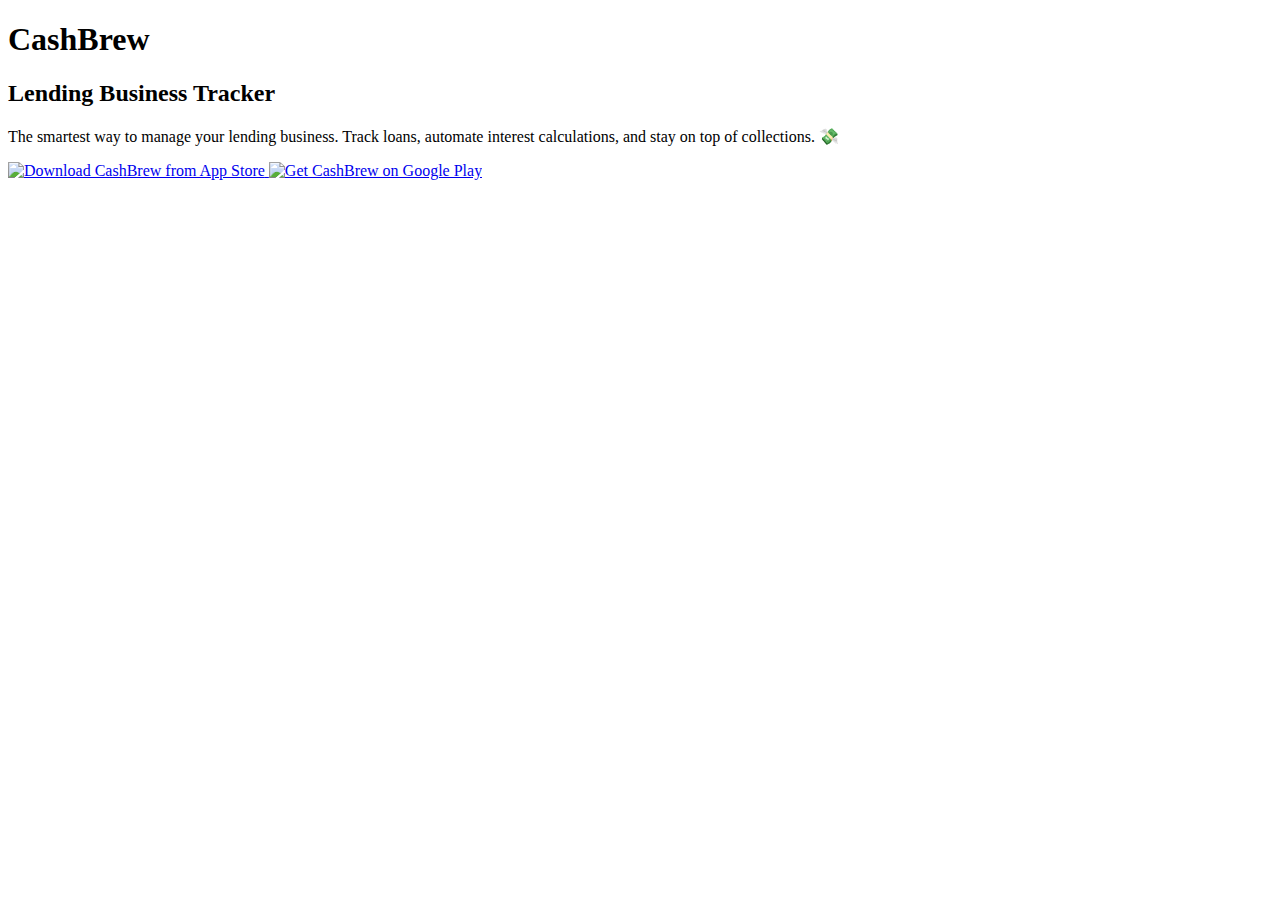
==== index.html @ 0127bb8f "Added favicon, sitemap and robots" ====
<!DOCTYPE html>
<html lang="en">
  <head>
    <meta charset="UTF-8" />
    <meta name="viewport" content="width=device-width, initial-scale=1.0" />

    <title>CashBrew - Lending Business Tracker</title>
    <link rel="icon" type="image/x-icon" href="cashbrew-icon.webp" />
    <meta
      name="description"
      content="CashBrew is the ultimate lending business tracker, designed to help lenders efficiently manage loans, calculate accurate interest, track payments, and organize borrower information all in one platform. Whether you're managing personal or business loans, CashBrew simplifies the process with automated features and user-friendly tools. Stay on top of your lending business and make informed decisions with detailed reports and reminders. Download CashBrew now from the App Store or Google Play and experience streamlined loan management at your fingertips!"
    />

    <meta
      name="keywords"
      content="lending business tracker, loan business tracker, loan management, interest calculator, borrower management, cashbrew app"
    />
    <meta name="author" content="CashBrew Team" />

    <!-- Open Graph / Facebook -->
    <meta property="og:title" content="CashBrew - Lending Business Tracker" />
    <meta property="og:description" content="Track loans, calculate interest, and manage borrowers with ease." />
    <meta property="og:image" content="https://yourwebsite.com/images/cashbrew-banner.jpg" />
    <meta property="og:url" content="https://yourwebsite.com" />
    <meta property="og:type" content="website" />

    <!-- Twitter Meta -->
    <meta name="twitter:card" content="summary_large_image" />
    <meta name="twitter:title" content="CashBrew - Lending Business Tracker" />
    <meta name="twitter:description" content="Track loans, calculate interest, and manage borrowers with ease." />
    <meta name="twitter:image" content="https://yourwebsite.com/images/cashbrew-banner.jpg" />

    <!-- Structured Data (Schema.org) -->
    <script type="application/ld+json">
      {
        "@context": "https://schema.org",
        "@type": "SoftwareApplication",
        "name": "CashBrew",
        "operatingSystem": "iOS, Android",
        "applicationCategory": "FinanceApplication",
        "offers": {
          "@type": "Offer",
          "price": "0",
          "priceCurrency": "USD"
        }
      }
    </script>

    <!-- Favicon -->
    <link rel="icon" type="image/png" href="images/favicon.png" />

    <!-- Tailwind CSS -->
    <script src="https://cdn.tailwindcss.com"></script>
  </head>
  <body>
    <div class="bg-white">
      <header class="absolute inset-x-0 top-0 z-50"></header>
      <div class="relative isolate px-6 pt-14 lg:px-8">
        <div
          class="absolute inset-x-0 -top-40 -z-10 transform-gpu overflow-hidden blur-3xl sm:-top-80"
          aria-hidden="true"
        >
          <div
            class="relative left-[calc(50%-11rem)] aspect-[1155/678] w-[36.125rem] -translate-x-1/2 rotate-[30deg] bg-gradient-to-tr from-[#0E9384] to-[#98A2B3] opacity-30 sm:left-[calc(50%-30rem)] sm:w-[72.1875rem]"
          ></div>
        </div>

        <div class="mx-auto max-w-2xl py-32 sm:py-48 lg:py-56">
          <div class="text-center">
            <h1 class="text-4xl font-bold tracking-tight text-[#0E9384] sm:text-6xl">CashBrew</h1>
            <h2 class="text-opacity-80 font-semibold tracking-tight text-[#a1a8a7] sm:text-3xl">
              Lending Business Tracker
            </h2>
            <p class="mt-6 text-lg leading-8 text-gray-600">
              The smartest way to manage your lending business. Track loans, automate interest calculations, and stay on
              top of collections. 💸
            </p>

            <div class="flex flex-row justify-center items-center gap-4 my-8">
              <a
                href="https://apps.apple.com/ph/app/cashbrew/id6738322334"
                target="_blank"
                rel="noopener noreferrer"
                class="b-btn"
              >
                <img src="images/app-store.png" alt="Download CashBrew from App Store" width="132" />
              </a>
              <a
                href="https://play.google.com/store/apps/details?id=app.cashbrew"
                target="_blank"
                rel="noopener noreferrer"
                class="b-btn"
              >
                <img src="images/google-play.png" alt="Get CashBrew on Google Play" width="148" />
              </a>
            </div>
          </div>
        </div>

        <div
          class="absolute inset-x-0 top-[calc(100%-13rem)] -z-10 transform-gpu overflow-hidden blur-3xl sm:top-[calc(100%-30rem)]"
          aria-hidden="true"
        >
          <div
            class="relative left-[calc(50%+3rem)] aspect-[1155/678] w-[36.125rem] -translate-x-1/2 bg-gradient-to-tr from-[#0E9384] to-[#98A2B3] opacity-30 sm:left-[calc(50%+36rem)] sm:w-[72.1875rem]"
          ></div>
        </div>
      </div>
    </div>
  </body>
</html>
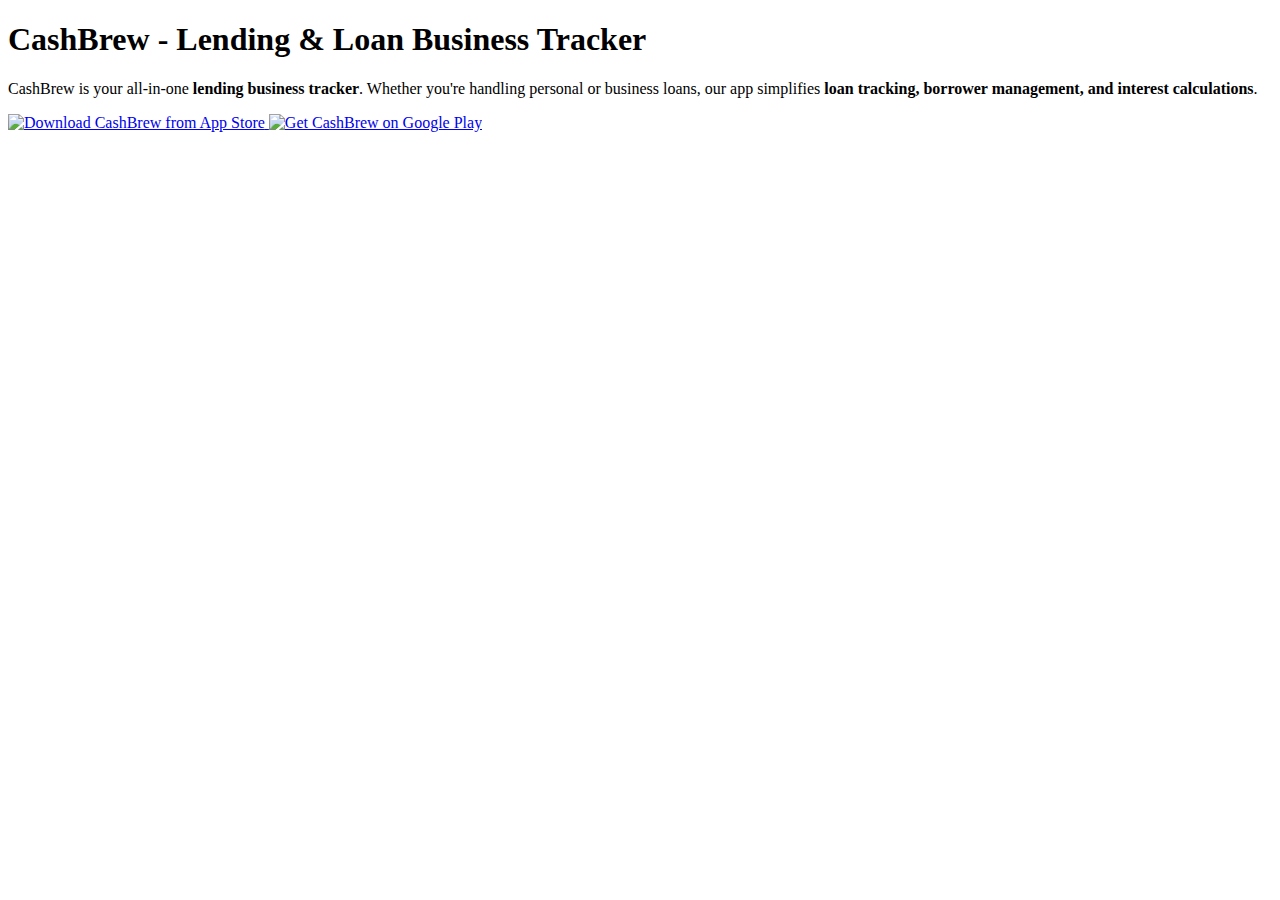
==== commit b26dda5b: "User cashbrew prod credentials for analytics" ====
--- a/index.html
+++ b/index.html
@@ -3,108 +3,140 @@
   <head>
     <meta charset="UTF-8" />
     <meta name="viewport" content="width=device-width, initial-scale=1.0" />
+    <title>CashBrew - Lending Business Tracker</title>
 
-    <title>CashBrew - Lending Business Tracker</title>
-    <link rel="icon" type="image/x-icon" href="cashbrew-icon.webp" />
     <meta
       name="description"
-      content="CashBrew is the ultimate lending business tracker, designed to help lenders efficiently manage loans, calculate accurate interest, track payments, and organize borrower information all in one platform. Whether you're managing personal or business loans, CashBrew simplifies the process with automated features and user-friendly tools. Stay on top of your lending business and make informed decisions with detailed reports and reminders. Download CashBrew now from the App Store or Google Play and experience streamlined loan management at your fingertips!"
+      content="CashBrew is the leading lending business tracker in the Philippines. Manage loans, automate interest calculations, and track payments for both personal and business lending. Simplify your pautang management with ease."
     />
 
     <meta
       name="keywords"
-      content="lending business tracker, loan business tracker, loan management, interest calculator, borrower management, cashbrew app"
+      content="lending business tracker, loan management, interest calculator, borrower management, CashBrew, pautang, utang business"
     />
     <meta name="author" content="CashBrew Team" />
 
     <!-- Open Graph / Facebook -->
     <meta property="og:title" content="CashBrew - Lending Business Tracker" />
-    <meta property="og:description" content="Track loans, calculate interest, and manage borrowers with ease." />
-    <meta property="og:image" content="https://yourwebsite.com/images/cashbrew-banner.jpg" />
-    <meta property="og:url" content="https://yourwebsite.com" />
+    <meta property="og:description" content="Track loans, calculate interest, and manage borrowers." />
+    <meta property="og:image" content="https://www.cashbrew.app/cashbrew-banner.png" />
+    <meta property="og:url" content="https://www.cashbrew.app" />
     <meta property="og:type" content="website" />
 
     <!-- Twitter Meta -->
     <meta name="twitter:card" content="summary_large_image" />
     <meta name="twitter:title" content="CashBrew - Lending Business Tracker" />
     <meta name="twitter:description" content="Track loans, calculate interest, and manage borrowers with ease." />
-    <meta name="twitter:image" content="https://yourwebsite.com/images/cashbrew-banner.jpg" />
+    <meta name="twitter:image" content="https://www.cashbrew.app/cashbrew-banner.png" />
 
     <!-- Structured Data (Schema.org) -->
     <script type="application/ld+json">
       {
         "@context": "https://schema.org",
         "@type": "SoftwareApplication",
-        "name": "CashBrew",
+        "name": "CashBrew - Lending Business Tracker",
+        "description": "Manage utang, loans, and pautang business easily with CashBrew.",
         "operatingSystem": "iOS, Android",
         "applicationCategory": "FinanceApplication",
         "offers": {
           "@type": "Offer",
           "price": "0",
-          "priceCurrency": "USD"
+          "priceCurrency": "PHP"
         }
       }
     </script>
 
     <!-- Favicon -->
-    <link rel="icon" type="image/png" href="images/favicon.png" />
+    <link rel="icon" type="image/x-icon" href="cashbrew-icon.webp" />
 
     <!-- Tailwind CSS -->
     <script src="https://cdn.tailwindcss.com"></script>
+
+    <!-- Firebase SDK -->
+    <script type="module">
+      import { initializeApp } from 'https://www.gstatic.com/firebasejs/11.2.0/firebase-app.js';
+      import { getAnalytics, logEvent } from 'https://www.gstatic.com/firebasejs/11.2.0/firebase-analytics.js';
+
+      const firebaseConfig = {
+        apiKey: 'AIzaSyAXbKTZ1MhYd1fYScAA6z07dh7MH55vH_M',
+        authDomain: 'cash-brew-prod.firebaseapp.com',
+        projectId: 'cash-brew-prod',
+        storageBucket: 'cash-brew-prod.firebasestorage.app',
+        messagingSenderId: '339659247541',
+        appId: '1:339659247541:web:8dfbe275176e0b137053fc',
+        measurementId: 'G-YNHPCZWSWK',
+      };
+
+      // Initialize Firebase
+      const app = initializeApp(firebaseConfig);
+      const analytics = getAnalytics(app);
+
+      // Ensure events are logged after DOM loads
+      window.onload = () => {
+        document.getElementById('android-link')?.addEventListener('click', () => {
+          logEvent(analytics, 'web_android_link_click');
+        });
+
+        document.getElementById('ios-link')?.addEventListener('click', () => {
+          logEvent(analytics, 'web_ios_link_click');
+        });
+      };
+    </script>
   </head>
-  <body>
-    <div class="bg-white">
-      <header class="absolute inset-x-0 top-0 z-50"></header>
-      <div class="relative isolate px-6 pt-14 lg:px-8">
+  <body class="bg-white">
+    <header class="absolute inset-x-0 top-0 z-50"></header>
+    <div class="relative isolate px-6 pt-14 lg:px-8">
+      <div
+        class="absolute inset-x-0 -top-40 -z-10 transform-gpu overflow-hidden blur-3xl sm:-top-80"
+        aria-hidden="true"
+      >
         <div
-          class="absolute inset-x-0 -top-40 -z-10 transform-gpu overflow-hidden blur-3xl sm:-top-80"
-          aria-hidden="true"
-        >
-          <div
-            class="relative left-[calc(50%-11rem)] aspect-[1155/678] w-[36.125rem] -translate-x-1/2 rotate-[30deg] bg-gradient-to-tr from-[#0E9384] to-[#98A2B3] opacity-30 sm:left-[calc(50%-30rem)] sm:w-[72.1875rem]"
-          ></div>
-        </div>
+          class="relative left-[calc(50%-11rem)] aspect-[1155/678] w-[36.125rem] -translate-x-1/2 rotate-[30deg] bg-gradient-to-tr from-[#0E9384] to-[#98A2B3] opacity-30 sm:left-[calc(50%-30rem)] sm:w-[72.1875rem]"
+        ></div>
+      </div>
 
-        <div class="mx-auto max-w-2xl py-32 sm:py-48 lg:py-56">
-          <div class="text-center">
-            <h1 class="text-4xl font-bold tracking-tight text-[#0E9384] sm:text-6xl">CashBrew</h1>
-            <h2 class="text-opacity-80 font-semibold tracking-tight text-[#a1a8a7] sm:text-3xl">
-              Lending Business Tracker
-            </h2>
-            <p class="mt-6 text-lg leading-8 text-gray-600">
-              The smartest way to manage your lending business. Track loans, automate interest calculations, and stay on
-              top of collections. 💸
-            </p>
+      <div class="mx-auto max-w-2xl py-32 sm:py-48 lg:py-56">
+        <div class="text-center">
+          <h1 class="text-4xl font-bold tracking-tight text-[#0E9384] sm:text-6xl">
+            CashBrew - Lending & Loan Business Tracker
+          </h1>
 
-            <div class="flex flex-row justify-center items-center gap-4 my-8">
-              <a
-                href="https://apps.apple.com/ph/app/cashbrew/id6738322334"
-                target="_blank"
-                rel="noopener noreferrer"
-                class="b-btn"
-              >
-                <img src="images/app-store.png" alt="Download CashBrew from App Store" width="132" />
-              </a>
-              <a
-                href="https://play.google.com/store/apps/details?id=app.cashbrew"
-                target="_blank"
-                rel="noopener noreferrer"
-                class="b-btn"
-              >
-                <img src="images/google-play.png" alt="Get CashBrew on Google Play" width="148" />
-              </a>
-            </div>
+          <p class="mt-6 text-lg leading-8 text-gray-600">
+            CashBrew is your all-in-one <strong>lending business tracker</strong>. Whether you're handling personal or
+            business loans, our app simplifies
+            <strong>loan tracking, borrower management, and interest calculations</strong>.
+          </p>
+
+          <div class="flex flex-row justify-center items-center gap-4 my-8">
+            <a
+              id="android-link"
+              href="https://apps.apple.com/ph/app/cashbrew/id6738322334"
+              target="_blank"
+              rel="noopener noreferrer"
+              class="b-btn"
+            >
+              <img src="images/app-store.png" alt="Download CashBrew from App Store" width="132" />
+            </a>
+            <a
+              id="ios-link"
+              href="https://play.google.com/store/apps/details?id=app.cashbrew"
+              target="_blank"
+              rel="noopener noreferrer"
+              class="b-btn"
+            >
+              <img src="images/google-play.png" alt="Get CashBrew on Google Play" width="148" />
+            </a>
           </div>
         </div>
+      </div>
 
+      <div
+        class="absolute inset-x-0 top-[calc(100%-13rem)] -z-10 transform-gpu overflow-hidden blur-3xl sm:top-[calc(100%-30rem)]"
+        aria-hidden="true"
+      >
         <div
-          class="absolute inset-x-0 top-[calc(100%-13rem)] -z-10 transform-gpu overflow-hidden blur-3xl sm:top-[calc(100%-30rem)]"
-          aria-hidden="true"
-        >
-          <div
-            class="relative left-[calc(50%+3rem)] aspect-[1155/678] w-[36.125rem] -translate-x-1/2 bg-gradient-to-tr from-[#0E9384] to-[#98A2B3] opacity-30 sm:left-[calc(50%+36rem)] sm:w-[72.1875rem]"
-          ></div>
-        </div>
+          class="relative left-[calc(50%+3rem)] aspect-[1155/678] w-[36.125rem] -translate-x-1/2 bg-gradient-to-tr from-[#0E9384] to-[#98A2B3] opacity-30 sm:left-[calc(50%+36rem)] sm:w-[72.1875rem]"
+        ></div>
       </div>
     </div>
   </body>
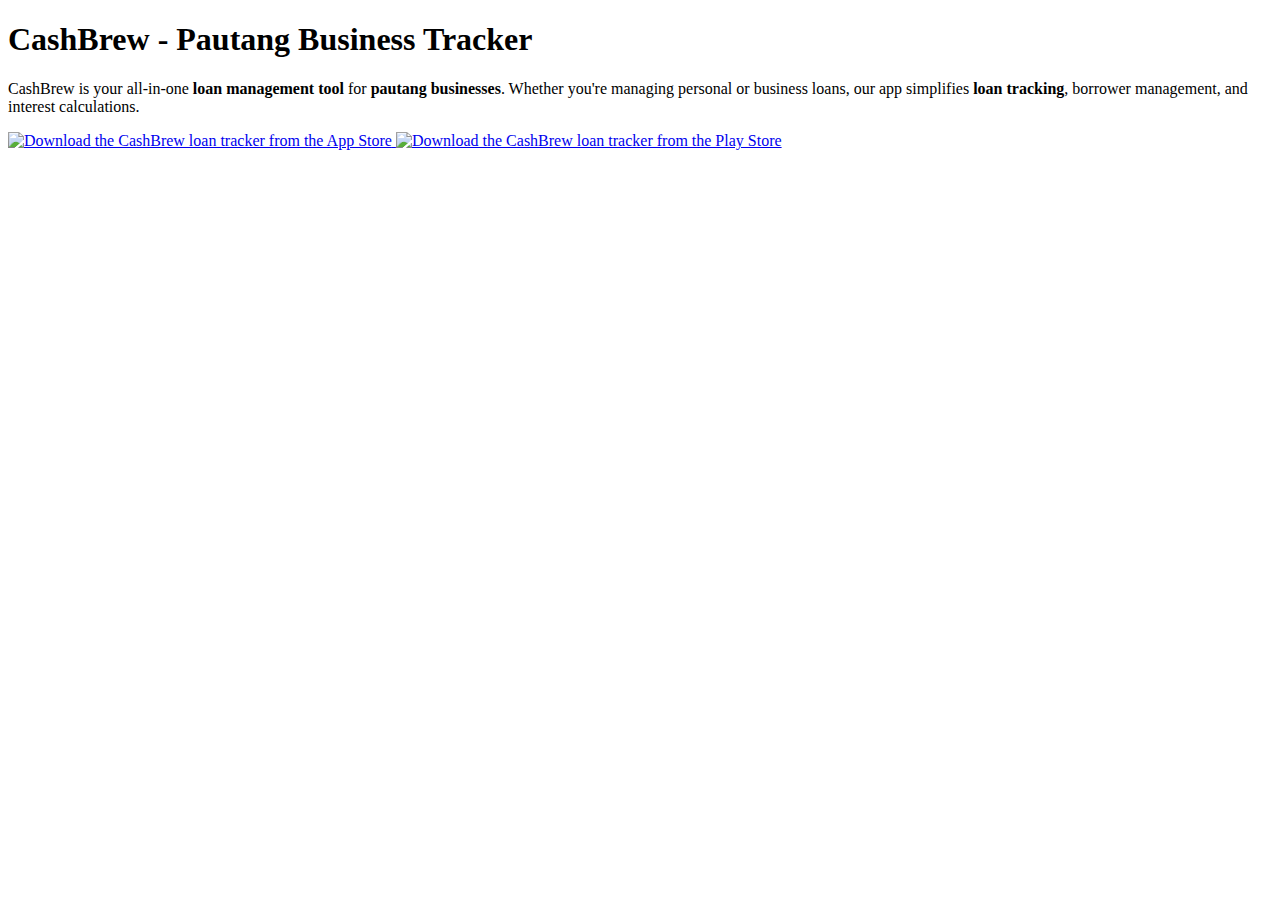
==== commit 3c1920b9: "Improved SEO" ====
--- a/index.html
+++ b/index.html
@@ -3,30 +3,49 @@
   <head>
     <meta charset="UTF-8" />
     <meta name="viewport" content="width=device-width, initial-scale=1.0" />
-    <title>CashBrew - Lending Business Tracker</title>
+    <title>CashBrew - Pautang Business Tracker</title>
+
+    <!-- Google tag (gtag.js) -->
+    <script async src="https://www.googletagmanager.com/gtag/js?id=G-QVX1HZ4N1T"></script>
+    <script>
+      window.dataLayer = window.dataLayer || [];
+      function gtag() {
+        dataLayer.push(arguments);
+      }
+      gtag('js', new Date());
+      gtag('config', 'G-QVX1HZ4N1T');
+    </script>
 
     <meta
       name="description"
-      content="CashBrew is the leading lending business tracker in the Philippines. Manage loans, automate interest calculations, and track payments for both personal and business lending. Simplify your pautang management with ease."
+      content="Manage your pautang and loans seamlessly with CashBrew. Track borrowers, calculate interest, and simplify your lending business with our all-in-one app."
     />
 
     <meta
       name="keywords"
-      content="lending business tracker, loan management, interest calculator, borrower management, CashBrew, pautang, utang business"
+      content="loan tracker, pautang management app, lending business management, utang tracker, pautang journal, loan monitoring, finance tracker, lending app, loan management system, lending software, lending tracker, money lending business, lending ledger app, loan calculator, loan record keeper, debt tracker, money lending app, finance tracker Philippines"
     />
+
     <meta name="author" content="CashBrew Team" />
 
     <!-- Open Graph / Facebook -->
-    <meta property="og:title" content="CashBrew - Lending Business Tracker" />
-    <meta property="og:description" content="Track loans, calculate interest, and manage borrowers." />
+    <meta property="og:title" content="CashBrew - Pautang Business Tracker" />
+    <meta
+      property="og:description"
+      content="CashBrew is the easiest way to track loans, manage borrowers, and automate interest calculations. Try the best pautang tracker in PH today!"
+    />
+
     <meta property="og:image" content="https://www.cashbrew.app/cashbrew-banner.png" />
     <meta property="og:url" content="https://www.cashbrew.app" />
     <meta property="og:type" content="website" />
 
     <!-- Twitter Meta -->
     <meta name="twitter:card" content="summary_large_image" />
-    <meta name="twitter:title" content="CashBrew - Lending Business Tracker" />
-    <meta name="twitter:description" content="Track loans, calculate interest, and manage borrowers with ease." />
+    <meta name="twitter:title" content="CashBrew - Pautang Business Tracker" />
+    <meta
+      name="twitter:description"
+      content="CashBrew is the easiest way to track loans, manage borrowers, and automate interest calculations. Try the best pautang tracker in PH today!"
+    />
     <meta name="twitter:image" content="https://www.cashbrew.app/cashbrew-banner.png" />
 
     <!-- Structured Data (Schema.org) -->
@@ -34,8 +53,8 @@
       {
         "@context": "https://schema.org",
         "@type": "SoftwareApplication",
-        "name": "CashBrew - Lending Business Tracker",
-        "description": "Manage utang, loans, and pautang business easily with CashBrew.",
+        "name": "CashBrew - Loan Management and Tracking App",
+        "description": "Simplify your **pautang** and **loan tracking** with CashBrew. Track loans, calculate interest, and manage your borrowers."
         "operatingSystem": "iOS, Android",
         "applicationCategory": "FinanceApplication",
         "offers": {
@@ -52,38 +71,25 @@
     <!-- Tailwind CSS -->
     <script src="https://cdn.tailwindcss.com"></script>
 
-    <!-- Firebase SDK -->
-    <script type="module">
-      import { initializeApp } from 'https://www.gstatic.com/firebasejs/11.2.0/firebase-app.js';
-      import { getAnalytics, logEvent } from 'https://www.gstatic.com/firebasejs/11.2.0/firebase-analytics.js';
-
-      const firebaseConfig = {
-        apiKey: 'AIzaSyAXbKTZ1MhYd1fYScAA6z07dh7MH55vH_M',
-        authDomain: 'cash-brew-prod.firebaseapp.com',
-        projectId: 'cash-brew-prod',
-        storageBucket: 'cash-brew-prod.firebasestorage.app',
-        messagingSenderId: '339659247541',
-        appId: '1:339659247541:web:8dfbe275176e0b137053fc',
-        measurementId: 'G-YNHPCZWSWK',
-      };
-
-      // Initialize Firebase
-      const app = initializeApp(firebaseConfig);
-      const analytics = getAnalytics(app);
-
-      // Ensure events are logged after DOM loads
-      window.onload = () => {
-        document.getElementById('android-link')?.addEventListener('click', () => {
-          logEvent(analytics, 'web_android_link_click');
-        });
-
-        document.getElementById('ios-link')?.addEventListener('click', () => {
-          logEvent(analytics, 'web_ios_link_click');
-        });
-      };
-    </script>
+    <!-- Facebook SDK -->
+    <script
+      async
+      defer
+      crossorigin="anonymous"
+      src="https://connect.facebook.net/en_US/sdk.js#xfbml=1&version=v12.0"
+    ></script>
   </head>
   <body class="bg-white">
+    <!-- Google Tag Manager (noscript) -->
+    <noscript>
+      <iframe
+        src="https://www.googletagmanager.com/ns.html?id=G-QVX1HZ4N1T"
+        height="0"
+        width="0"
+        style="display: none; visibility: hidden"
+      ></iframe>
+    </noscript>
+
     <header class="absolute inset-x-0 top-0 z-50"></header>
     <div class="relative isolate px-6 pt-14 lg:px-8">
       <div
@@ -98,35 +104,42 @@
       <div class="mx-auto max-w-2xl py-32 sm:py-48 lg:py-56">
         <div class="text-center">
           <h1 class="text-4xl font-bold tracking-tight text-[#0E9384] sm:text-6xl">
-            CashBrew - Lending & Loan Business Tracker
+            CashBrew - Pautang Business Tracker
           </h1>
 
           <p class="mt-6 text-lg leading-8 text-gray-600">
-            CashBrew is your all-in-one <strong>lending business tracker</strong>. Whether you're handling personal or
-            business loans, our app simplifies
-            <strong>loan tracking, borrower management, and interest calculations</strong>.
+            CashBrew is your all-in-one <strong>loan management tool</strong> for <strong>pautang businesses</strong>.
+            Whether you're managing personal or business loans, our app simplifies <strong>loan tracking</strong>,
+            borrower management, and interest calculations.
           </p>
 
           <div class="flex flex-row justify-center items-center gap-4 my-8">
             <a
-              id="android-link"
+              id="ios-link"
               href="https://apps.apple.com/ph/app/cashbrew/id6738322334"
               target="_blank"
               rel="noopener noreferrer"
               class="b-btn"
             >
-              <img src="images/app-store.png" alt="Download CashBrew from App Store" width="132" />
+              <img src="images/app-store.png" alt="Download the CashBrew loan tracker from the App Store" width="132" />
             </a>
             <a
-              id="ios-link"
+              id="android-link"
               href="https://play.google.com/store/apps/details?id=app.cashbrew"
               target="_blank"
               rel="noopener noreferrer"
               class="b-btn"
             >
-              <img src="images/google-play.png" alt="Get CashBrew on Google Play" width="148" />
+              <img
+                src="images/google-play.png"
+                alt="Download the CashBrew loan tracker from the Play Store"
+                width="148"
+              />
             </a>
           </div>
+
+          <!-- Facebook Share Button -->
+          <div class="fb-share-button" data-href="https://www.cashbrew.app" data-layout="button_count"></div>
         </div>
       </div>
 
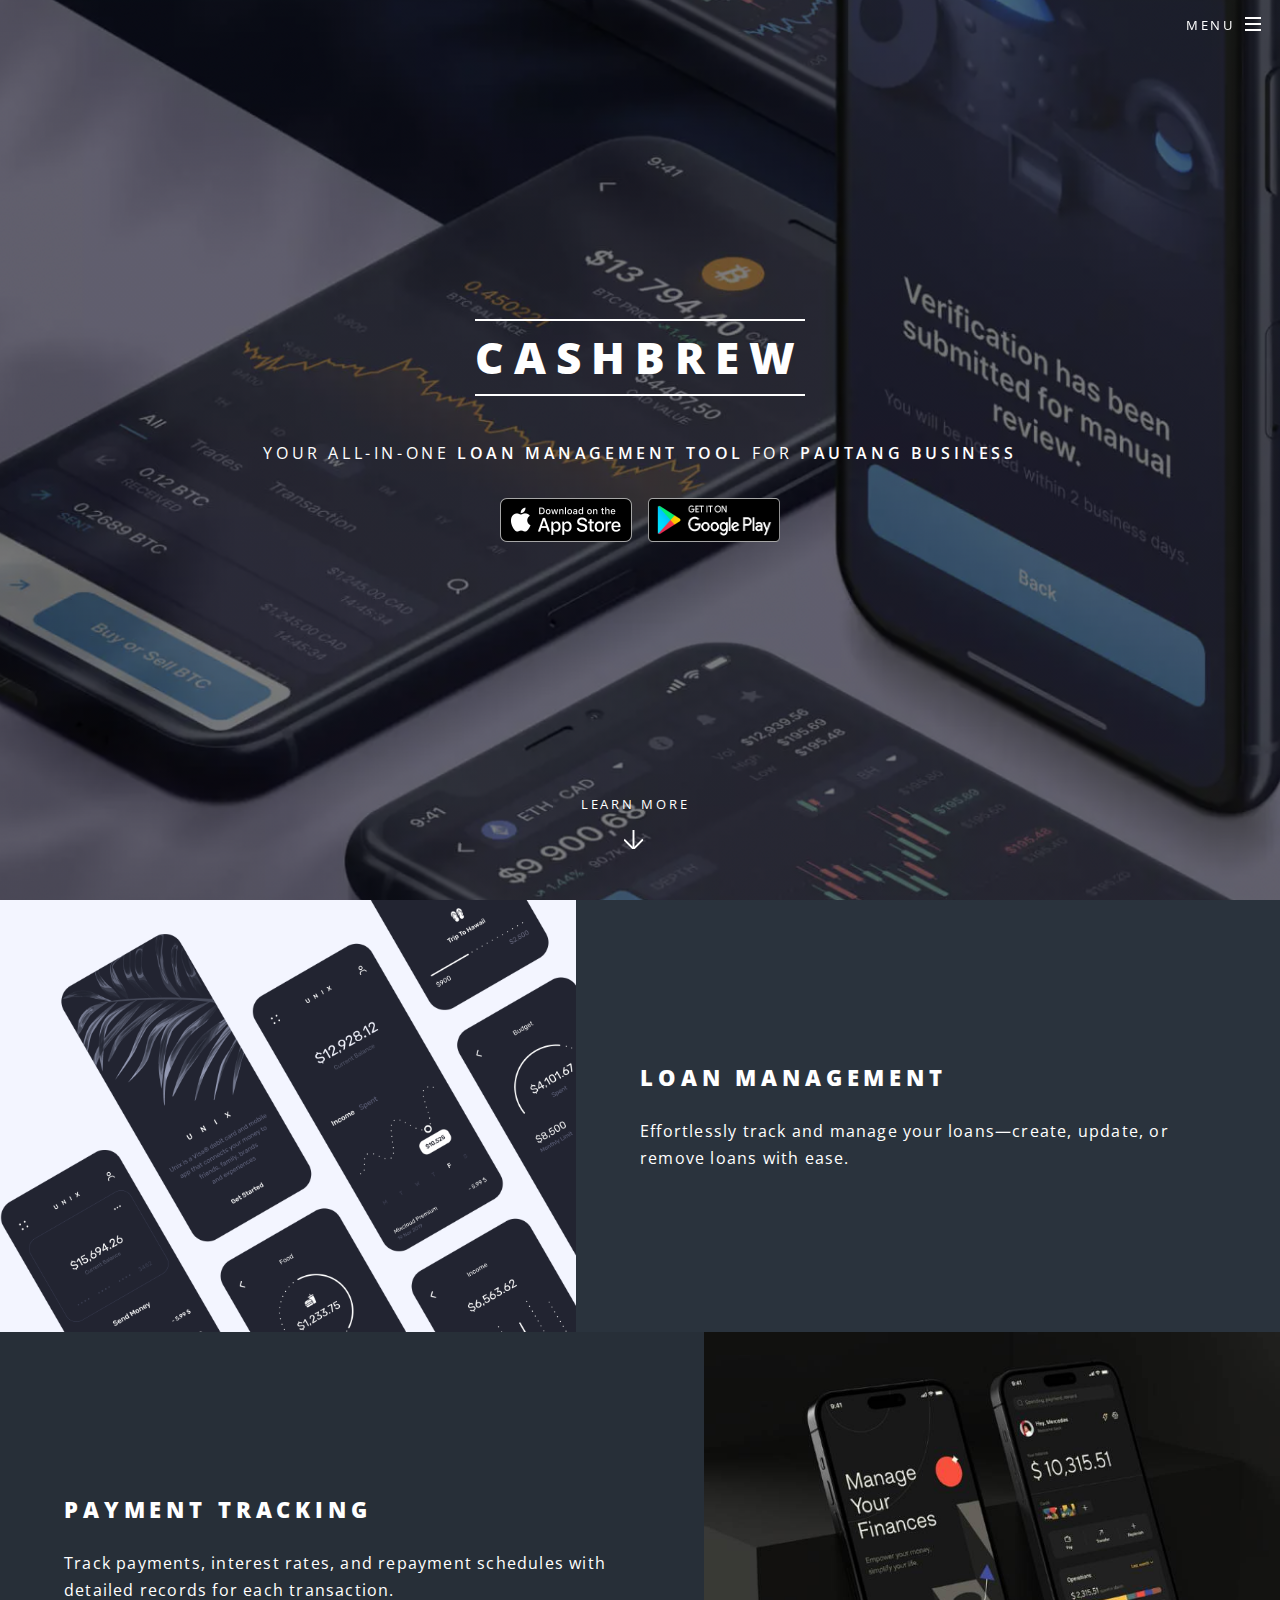
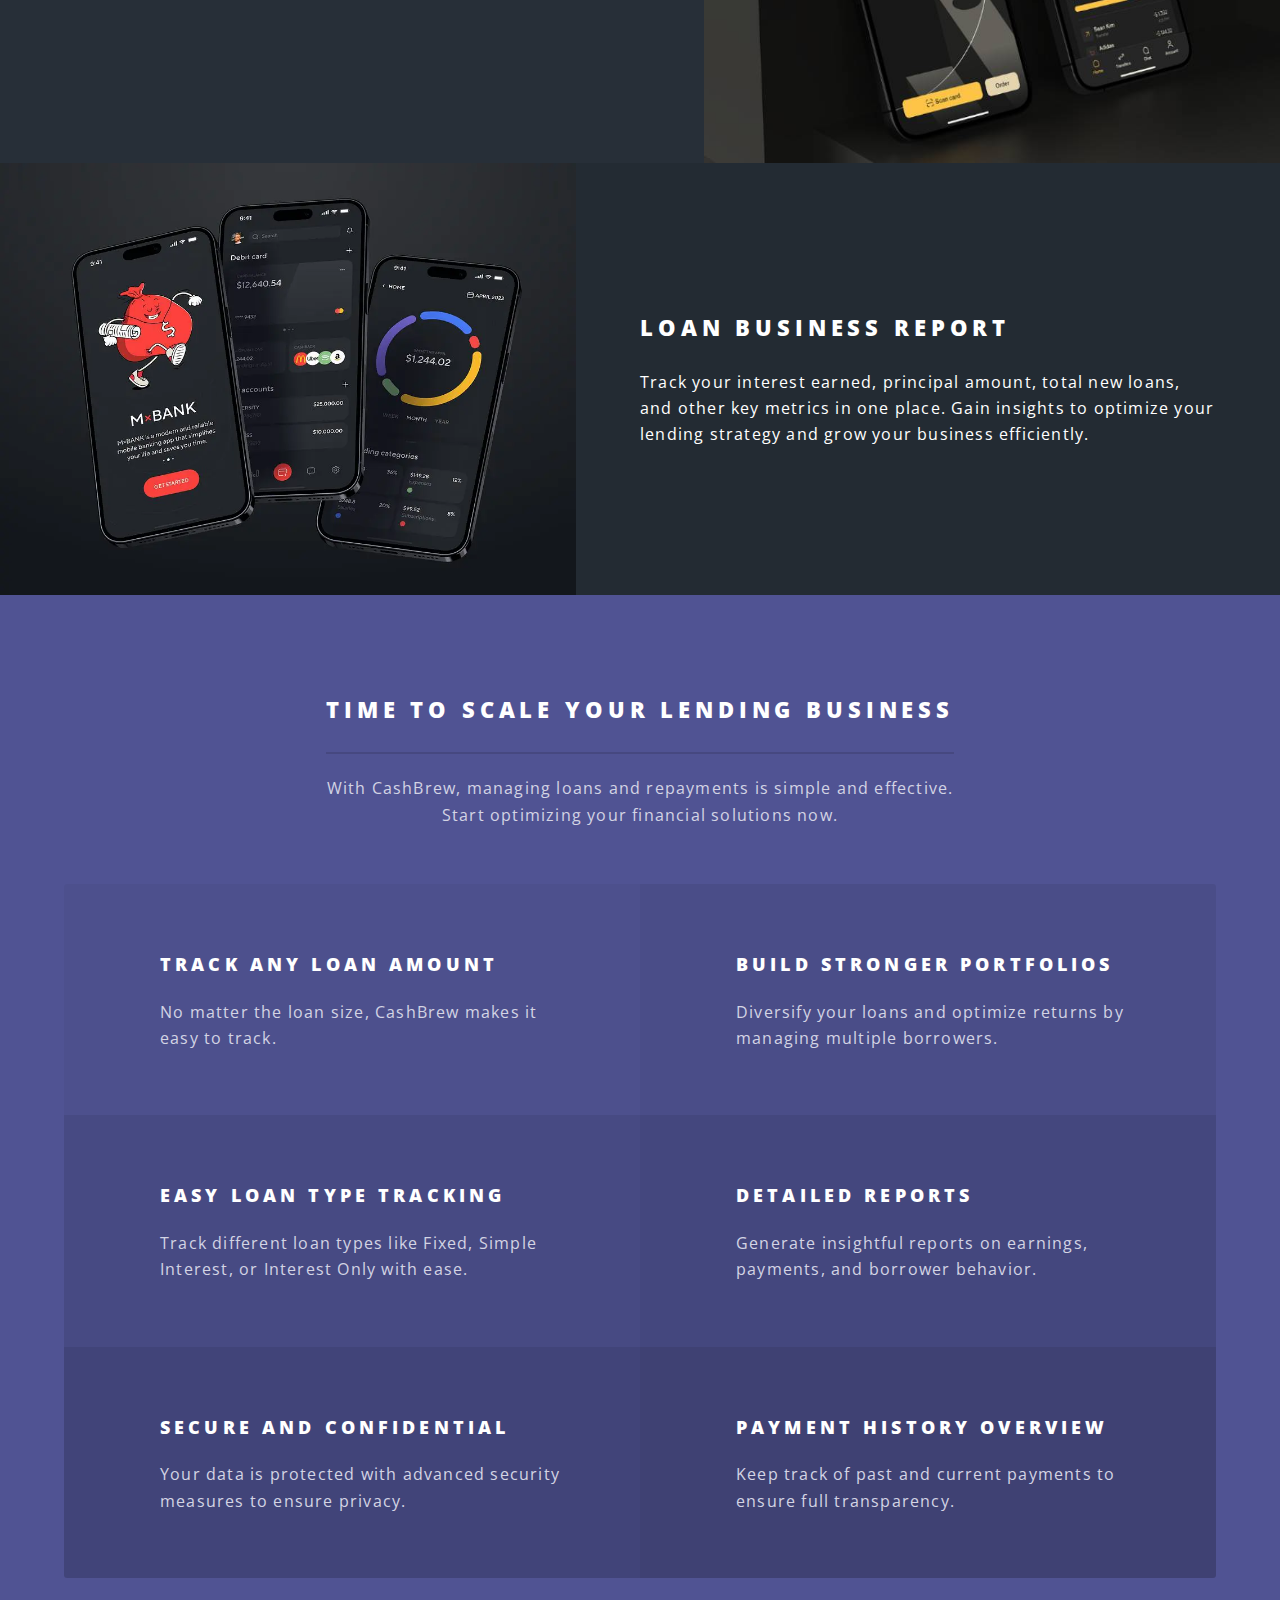
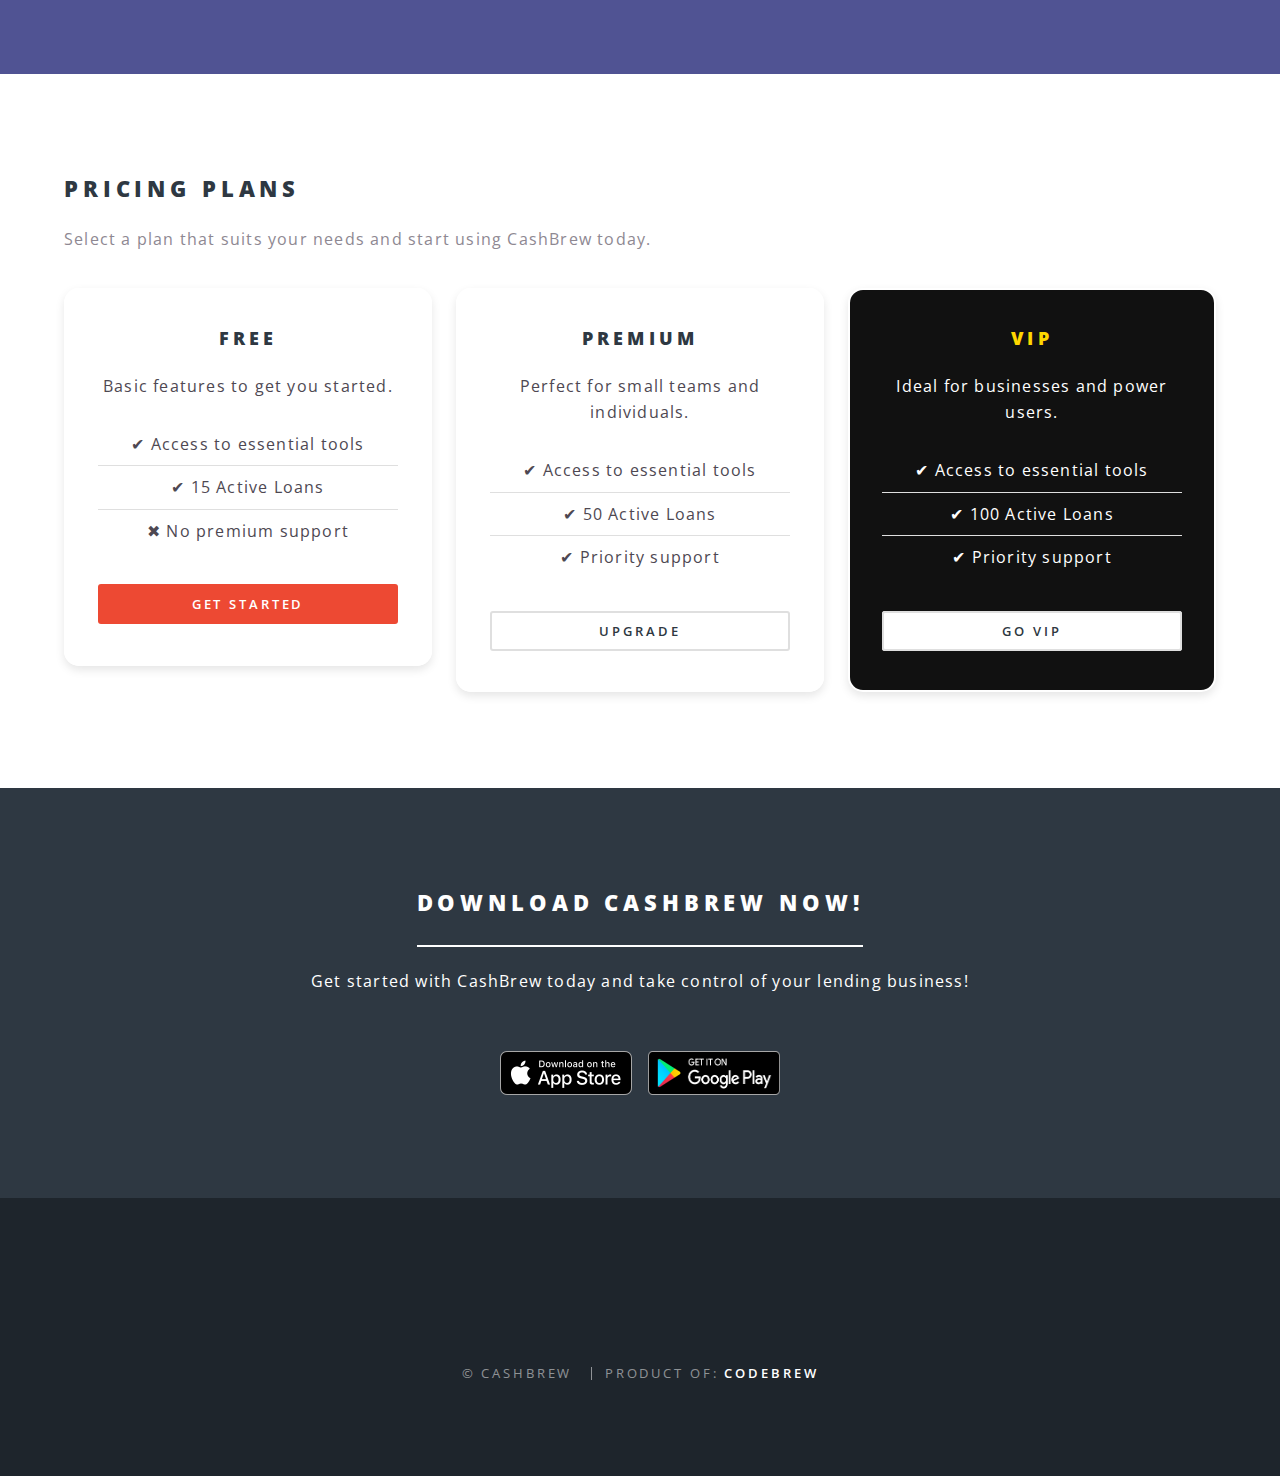
==== commit 95de45d8: "Revamp website" ====
--- a/index.html
+++ b/index.html
@@ -1,156 +1,278 @@
-<!DOCTYPE html>
-<html lang="en">
-  <head>
-    <meta charset="UTF-8" />
-    <meta name="viewport" content="width=device-width, initial-scale=1.0" />
-    <title>CashBrew - Pautang Business Tracker</title>
-
-    <!-- Google tag (gtag.js) -->
-    <script async src="https://www.googletagmanager.com/gtag/js?id=G-QVX1HZ4N1T"></script>
-    <script>
-      window.dataLayer = window.dataLayer || [];
-      function gtag() {
-        dataLayer.push(arguments);
-      }
-      gtag('js', new Date());
-      gtag('config', 'G-QVX1HZ4N1T');
-    </script>
-
-    <meta
-      name="description"
-      content="Manage your pautang and loans seamlessly with CashBrew. Track borrowers, calculate interest, and simplify your lending business with our all-in-one app."
-    />
-
-    <meta
-      name="keywords"
-      content="loan tracker, pautang management app, lending business management, utang tracker, pautang journal, loan monitoring, finance tracker, lending app, loan management system, lending software, lending tracker, money lending business, lending ledger app, loan calculator, loan record keeper, debt tracker, money lending app, finance tracker Philippines"
-    />
-
-    <meta name="author" content="CashBrew Team" />
-
-    <!-- Open Graph / Facebook -->
-    <meta property="og:title" content="CashBrew - Pautang Business Tracker" />
-    <meta
-      property="og:description"
-      content="CashBrew is the easiest way to track loans, manage borrowers, and automate interest calculations. Try the best pautang tracker in PH today!"
-    />
-
-    <meta property="og:image" content="https://www.cashbrew.app/cashbrew-banner.png" />
-    <meta property="og:url" content="https://www.cashbrew.app" />
-    <meta property="og:type" content="website" />
-
-    <!-- Twitter Meta -->
-    <meta name="twitter:card" content="summary_large_image" />
-    <meta name="twitter:title" content="CashBrew - Pautang Business Tracker" />
-    <meta
-      name="twitter:description"
-      content="CashBrew is the easiest way to track loans, manage borrowers, and automate interest calculations. Try the best pautang tracker in PH today!"
-    />
-    <meta name="twitter:image" content="https://www.cashbrew.app/cashbrew-banner.png" />
-
-    <!-- Structured Data (Schema.org) -->
-    <script type="application/ld+json">
-      {
-        "@context": "https://schema.org",
-        "@type": "SoftwareApplication",
-        "name": "CashBrew - Loan Management and Tracking App",
-        "description": "Simplify your **pautang** and **loan tracking** with CashBrew. Track loans, calculate interest, and manage your borrowers."
-        "operatingSystem": "iOS, Android",
-        "applicationCategory": "FinanceApplication",
-        "offers": {
-          "@type": "Offer",
-          "price": "0",
-          "priceCurrency": "PHP"
-        }
-      }
-    </script>
-
-    <!-- Favicon -->
-    <link rel="icon" type="image/x-icon" href="cashbrew-icon.webp" />
-
-    <!-- Tailwind CSS -->
-    <script src="https://cdn.tailwindcss.com"></script>
-
-    <!-- Facebook SDK -->
-    <script
-      async
-      defer
-      crossorigin="anonymous"
-      src="https://connect.facebook.net/en_US/sdk.js#xfbml=1&version=v12.0"
-    ></script>
-  </head>
-  <body class="bg-white">
-    <!-- Google Tag Manager (noscript) -->
-    <noscript>
-      <iframe
-        src="https://www.googletagmanager.com/ns.html?id=G-QVX1HZ4N1T"
-        height="0"
-        width="0"
-        style="display: none; visibility: hidden"
-      ></iframe>
-    </noscript>
-
-    <header class="absolute inset-x-0 top-0 z-50"></header>
-    <div class="relative isolate px-6 pt-14 lg:px-8">
-      <div
-        class="absolute inset-x-0 -top-40 -z-10 transform-gpu overflow-hidden blur-3xl sm:-top-80"
-        aria-hidden="true"
-      >
-        <div
-          class="relative left-[calc(50%-11rem)] aspect-[1155/678] w-[36.125rem] -translate-x-1/2 rotate-[30deg] bg-gradient-to-tr from-[#0E9384] to-[#98A2B3] opacity-30 sm:left-[calc(50%-30rem)] sm:w-[72.1875rem]"
-        ></div>
-      </div>
-
-      <div class="mx-auto max-w-2xl py-32 sm:py-48 lg:py-56">
-        <div class="text-center">
-          <h1 class="text-4xl font-bold tracking-tight text-[#0E9384] sm:text-6xl">
-            CashBrew - Pautang Business Tracker
-          </h1>
-
-          <p class="mt-6 text-lg leading-8 text-gray-600">
-            CashBrew is your all-in-one <strong>loan management tool</strong> for <strong>pautang businesses</strong>.
-            Whether you're managing personal or business loans, our app simplifies <strong>loan tracking</strong>,
-            borrower management, and interest calculations.
-          </p>
-
-          <div class="flex flex-row justify-center items-center gap-4 my-8">
-            <a
-              id="ios-link"
-              href="https://apps.apple.com/ph/app/cashbrew/id6738322334"
-              target="_blank"
-              rel="noopener noreferrer"
-              class="b-btn"
-            >
-              <img src="images/app-store.png" alt="Download the CashBrew loan tracker from the App Store" width="132" />
-            </a>
-            <a
-              id="android-link"
-              href="https://play.google.com/store/apps/details?id=app.cashbrew"
-              target="_blank"
-              rel="noopener noreferrer"
-              class="b-btn"
-            >
-              <img
-                src="images/google-play.png"
-                alt="Download the CashBrew loan tracker from the Play Store"
-                width="148"
-              />
-            </a>
-          </div>
-
-          <!-- Facebook Share Button -->
-          <div class="fb-share-button" data-href="https://www.cashbrew.app" data-layout="button_count"></div>
-        </div>
-      </div>
-
-      <div
-        class="absolute inset-x-0 top-[calc(100%-13rem)] -z-10 transform-gpu overflow-hidden blur-3xl sm:top-[calc(100%-30rem)]"
-        aria-hidden="true"
-      >
-        <div
-          class="relative left-[calc(50%+3rem)] aspect-[1155/678] w-[36.125rem] -translate-x-1/2 bg-gradient-to-tr from-[#0E9384] to-[#98A2B3] opacity-30 sm:left-[calc(50%+36rem)] sm:w-[72.1875rem]"
-        ></div>
-      </div>
-    </div>
-  </body>
-</html>
+<!DOCTYPE html>
+<html lang="en">
+   <head>
+      <meta charset="utf-8" />
+      <meta name="viewport" content="width=device-width, initial-scale=1, maximum-scale=5" />
+      <title>Pautang or Lending Business Tracker - CashBrew</title>
+      <link rel="canonical" href="https://www.cashbrew.app/" />
+      <link rel="stylesheet" href="assets/css/main.css" />
+
+      <!-- Google tag (gtag.js) -->
+      <script async src="https://www.googletagmanager.com/gtag/js?id=G-QVX1HZ4N1T"></script>
+      <script>
+         window.dataLayer = window.dataLayer || [];
+         function gtag() {
+           dataLayer.push(arguments);
+         }
+         gtag('js', new Date());
+         gtag('config', 'G-QVX1HZ4N1T');
+      </script>
+
+      <meta
+         name="description"
+         content="Manage your pautang and loans seamlessly with CashBrew. Track borrowers, calculate interest, and simplify your lending business with our all-in-one app."
+         />
+      <meta
+         name="keywords"
+         content="loan tracker, pautang management app, lending business management, utang tracker, pautang journal, loan monitoring, finance tracker, lending app, loan management system, lending software, lending tracker, money lending business, lending ledger app, loan calculator, loan record keeper, debt tracker, money lending app, finance tracker Philippines"
+         />
+      <meta name="author" content="CashBrew Team" />
+      <meta property="og:site_name" content="CashBrew" />
+      <!-- Open Graph / Facebook -->
+      <meta property="og:title" content="Pautang Business Tracker" />
+      <meta
+         property="og:description"
+         content="CashBrew is the easiest way to track loans, manage borrowers, and automate interest calculations. Try the best pautang tracker in PH today!"
+         />
+      <meta property="og:image" content="images/cashbrew-banner.png" />
+      <meta property="og:url" content="https://www.cashbrew.app" />
+      <meta property="og:type" content="website" />
+      <!-- Twitter Meta -->
+      <meta name="twitter:card" content="summary_large_image" />
+      <meta name="twitter:title" content="CashBrew - Pautang Business Tracker" />
+      <meta
+         name="twitter:description"
+         content="CashBrew is the easiest way to track loans, manage borrowers, and automate interest calculations. Try the best pautang tracker in PH today!"
+         />
+      <meta name="twitter:image" content="images/cashbrew-banner.png" />
+      <!-- Favicon -->
+      <link rel="icon" type="image/x-icon" href="images/cashbrew-icon.webp" />
+      <!-- Facebook SDK -->
+      <script async defer crossorigin="anonymous" src="https://connect.facebook.net/en_US/sdk.js#xfbml=1&version=v12.0"></script>
+   </head>
+   <body class="landing is-preload">
+      <!-- Google Tag Manager (noscript) -->
+      <noscript>
+         <iframe
+            src="https://www.googletagmanager.com/ns.html?id=G-QVX1HZ4N1T"
+            height="0"
+            width="0"
+            style="display: none; visibility: hidden"
+            ></iframe>
+      </noscript>
+      <div id="page-wrapper">
+         <header id="header" class="alt">
+            <h1><a href="index.html">CashBrew - Pautang Business Tracker</a></h1>
+            <nav id="nav">
+              <ul>
+                <li class="special">
+                  <a href="#menu" class="menuToggle"><span>Menu</span></a>
+                </li>
+              </ul>
+            </nav>
+            
+            <!-- Move the menu div outside the <ul> -->
+            <div id="menu">
+              <ul>
+                <li><a href="index.html">Home</a></li>
+              </ul>
+            </div>
+            
+         </header>
+         <section id="banner">
+            <div class="inner">
+               <h2>CashBrew</h2>
+               <p>Your all-in-one <strong>loan management tool</strong> for <strong>pautang business</strong></p>
+               <ul class="actions special">
+                  <li>
+                     <a id="ios-link"
+                        href="https://apps.apple.com/ph/app/cashbrew/id6738322334"
+                        target="_blank"
+                        rel="noopener noreferrer"
+                        class="b-btn"
+                        >
+                     <img src="images/app-store.png" alt="Download the CashBrew loan tracker from the App Store" width="132"  height="44" loading="lazy"/>
+                     </a>
+                  </li>
+                  <li>
+                     <a
+                        id="android-link"
+                        href="https://play.google.com/store/apps/details?id=app.cashbrew"
+                        target="_blank"
+                        rel="noopener noreferrer"
+                        class="b-btn"
+                        >
+                     <img
+                        src="images/google-play.png"
+                        alt="Download the CashBrew loan tracker from the Play Store"
+                        width="132" height="44"
+                     loading="lazy"
+                        />
+                  </li>
+               </ul>
+            </div>
+            <a href="#two" class="more scrolly">Learn More</a>
+         </section>
+         <section id="two" class="wrapper alt style2">
+            <section class="spotlight">
+               <div class="image"><img src="images/loan-management.jpg" alt="Loan Management" /></div>
+               <div class="content">
+                  <h2>Loan Management</h2>
+                  <p>Effortlessly track and manage your loans—create, update, or remove loans with ease.</p>
+               </div>
+            </section>
+            <section class="spotlight">
+               <div class="image"><img src="images/payment-tracking.jpg" alt="Payment Tracking" /></div>
+               <div class="content">
+                <h2>Payment Tracking</h2>
+                <p>Track payments, interest rates, and repayment schedules with detailed records for each transaction.</p>
+               </div>
+            </section>
+            <section class="spotlight">
+               <div class="image"><img src="images/loan-business-report.jpg" alt=" Loan Business Report" /></div>
+               <div class="content">
+                  <h2>Loan Business Report</h2>
+                  <p>Track your interest earned, principal amount, total new loans, and other key metrics in one place. Gain insights to optimize your lending strategy and grow your business efficiently.</p>
+               </div>
+            </section>
+         </section>
+         <section id="three" class="wrapper style3 special">
+            <div class="inner">
+               <header class="major">
+                  <h2>Time to Scale Your Lending Business</h2>
+                  <p>
+                     With CashBrew, managing loans and repayments is simple and effective. </br>Start optimizing your
+                     financial solutions now.
+                  </p>
+               </header>
+               <ul class="features">
+                  <li class="icon solid fa-money-bill">
+                     <h3>Track Any Loan Amount</h3>
+                     <p>No matter the loan size, CashBrew makes it easy to track.</p>
+                  </li>
+                  <li class="icon solid fa-briefcase">
+                     <h3>Build Stronger Portfolios</h3>
+                     <p>Diversify your loans and optimize returns by managing multiple borrowers.</p>
+                  </li>
+                  <li class="icon solid fa-sliders-h">
+                     <h3>Easy Loan Type Tracking</h3>
+                     <p>Track different loan types like Fixed, Simple Interest, or Interest Only with ease.</p>
+                  </li>
+                  <li class="icon solid fa-chart-line">
+                     <h3>Detailed Reports</h3>
+                     <p>Generate insightful reports on earnings, payments, and borrower behavior.</p>
+                  </li>
+                  <li class="icon solid fa-lock">
+                     <h3>Secure and Confidential</h3>
+                     <p>Your data is protected with advanced security measures to ensure privacy.</p>
+                  </li>
+                  <li class="icon solid fa-history">
+                     <h3>Payment History Overview</h3>
+                     <p>Keep track of past and current payments to ensure full transparency.</p>
+                  </li>
+               </ul>
+            </div>
+         </section>
+         <section class="wrapper style5">
+            <div class="inner">
+               <header>
+                  <h2>Pricing Plans</h2>
+                  <p>Select a plan that suits your needs and start using CashBrew today.</p>
+               </header>
+               <div class="row">
+                  <div class="col-4 col-12-medium">
+                     <section class="box pricing-box">
+                        <h3>Free</h3>
+                        <p>Basic features to get you started.</p>
+                        <ul class="alt">
+                           <li>✔ Access to essential tools</li>
+                           <li>✔ 15 Active Loans</li>
+                           <li>✖ No premium support</li>
+                        </ul>
+                        <a href="https://www.codebrew.co/" class="button primary fit">Get Started</a>
+                     </section>
+                  </div>
+                  <div class="col-4 col-12-medium">
+                     <section class="box pricing-box">
+                        <h3>Premium</h3>
+                        <p>Perfect for small teams and individuals.</p>
+                        <ul class="alt">
+                           <li>✔ Access to essential tools</li>
+                           <li>✔ 50 Active Loans</li>
+                           <li>✔ Priority support</li>
+                        </ul>
+                        <a href="https://www.codebrew.co/" class="button fit">Upgrade</a>
+                     </section>
+                  </div>
+                  <div class="col-4 col-12-medium">
+                     <section class="box pricing-box vip-box">
+                        <h3>VIP</h3>
+                        <p>Ideal for businesses and power users.</p>
+                        <ul class="alt">
+                           <li>✔ Access to essential tools</li>
+                           <li>✔ 100 Active Loans</li>
+                           <li>✔ Priority support</li>
+                        </ul>
+                        <a href="https://www.codebrew.co/" class="button fit">Go VIP</a>
+                     </section>
+                  </div>
+               </div>
+            </div>
+         </section>
+         <section id="download" class="wrapper style4 special">
+            <div class="inner">
+               <header class="major">
+                  <h2>Download CashBrew Now!</h2>
+                  <p>Get started with CashBrew today and take control of your lending business!</p>
+               </header>
+               <ul class="actions special">
+                  <li>
+                     <a id="ios-link"
+                        href="https://apps.apple.com/ph/app/cashbrew/id6738322334"
+                        target="_blank"
+                        rel="noopener noreferrer"
+                        class="b-btn"
+                        >
+                     <img src="images/app-store.png" alt="Download the CashBrew loan tracker from the App Store" width="132 loading="lazy"/>
+                     </a>
+                  </li>
+                  <li>
+                     <a
+                        id="android-link"
+                        href="https://play.google.com/store/apps/details?id=app.cashbrew"
+                        target="_blank"
+                        rel="noopener noreferrer"
+                        class="b-btn"
+                        >
+                        <img
+                           src="images/google-play.png"
+                           alt="Download the CashBrew loan tracker from the App Store" width="132" height="44" loading="lazy"
+                           />
+                  </li>
+               </ul>
+            </div>
+         </section>
+         <footer id="footer">
+         <ul class="icons">
+         <li>
+         <a href="https://www.facebook.com/profile.php?id=61568682093637" class="icon brands fa-facebook-f"><span class="label">Facebook</span></a>
+         </li>
+         <li>
+         <a href="https://www.codebrew.co/contact" class="icon solid fa-envelope"><span class="label">Email</span></a>
+         </li>
+         </ul>
+         <ul class="copyright">
+         <li>&copy; CashBrew</li>
+         <li>Product of: <strong><a href="https://www.codebrew.co">Codebrew</a></strong></li>
+         </ul>
+         </footer>
+      </div>
+      <script src="assets/js/jquery.min.js"></script>
+      <script src="assets/js/jquery.scrollex.min.js"></script>
+      <script src="assets/js/jquery.scrolly.min.js"></script>
+      <script src="assets/js/browser.min.js"></script>
+      <script src="assets/js/breakpoints.min.js"></script>
+      <script src="assets/js/util.js"></script>
+      <script src="assets/js/main.js"></script>
+   </body>
+</html>--- a/assets/css/main.css
+++ b/assets/css/main.css
@@ -0,0 +1,3025 @@
+@import url(https://fonts.googleapis.com/css?family=Open+Sans:400,400italic,600,600italic,800,800italic);
+@import url(https://cdnjs.cloudflare.com/ajax/libs/font-awesome/6.5.1/css/all.min.css);
+a,
+mark {
+  color: inherit;
+}
+.row,
+.row.gtr-0,
+.row.gtr-0.gtr-uniform,
+.row.gtr-25,
+.row.gtr-50 {
+  margin-top: 0;
+}
+.icon:before,
+input[type='checkbox'] + label:before,
+input[type='radio'] + label:before {
+  -moz-osx-font-smoothing: grayscale;
+  -webkit-font-smoothing: antialiased;
+  font-style: normal;
+  font-variant: normal;
+  text-rendering: auto;
+  text-transform: none !important;
+  font-family: 'Font Awesome 5 Free';
+}
+ul.actions,
+ul.alt,
+ul.icons {
+  list-style: none;
+}
+.table-wrapper,
+pre code {
+  overflow-x: auto;
+}
+.align-left,
+table th {
+  text-align: left;
+}
+#menu,
+.table-wrapper,
+pre {
+  -webkit-overflow-scrolling: touch;
+}
+#header,
+#menu,
+#page-wrapper:before {
+  position: fixed;
+  top: 0;
+}
+#banner,
+ul.actions,
+ul.icons {
+  cursor: default;
+}
+#banner,
+#banner h2,
+#header nav > ul > li > a.menuToggle,
+.features li,
+.icon,
+.image,
+header p,
+input[type='checkbox'] + label,
+input[type='radio'] + label,
+sub,
+sup {
+  position: relative;
+}
+a,
+abbr,
+acronym,
+address,
+applet,
+article,
+aside,
+audio,
+b,
+big,
+blockquote,
+body,
+canvas,
+caption,
+center,
+cite,
+code,
+dd,
+del,
+details,
+dfn,
+div,
+dl,
+dt,
+em,
+embed,
+fieldset,
+figcaption,
+figure,
+footer,
+form,
+h1,
+h2,
+h3,
+h4,
+h5,
+h6,
+header,
+hgroup,
+html,
+i,
+iframe,
+img,
+ins,
+kbd,
+label,
+legend,
+li,
+mark,
+menu,
+nav,
+object,
+ol,
+output,
+p,
+pre,
+q,
+ruby,
+s,
+samp,
+section,
+small,
+span,
+strike,
+strong,
+sub,
+summary,
+sup,
+table,
+tbody,
+td,
+tfoot,
+th,
+thead,
+time,
+tr,
+tt,
+u,
+ul,
+var,
+video {
+  margin: 0;
+  padding: 0;
+  border: 0;
+  font-size: 100%;
+  font: inherit;
+  vertical-align: baseline;
+}
+blockquote,
+dl,
+form,
+p,
+pre,
+table {
+  margin: 0 0 2em;
+}
+blockquote,
+em,
+i {
+  font-style: italic;
+}
+#header h1,
+#header h1 a,
+#header nav {
+  height: inherit;
+  line-height: inherit;
+}
+article,
+aside,
+body.is-menu-visible #page-wrapper:before,
+details,
+figcaption,
+figure,
+footer,
+header,
+hgroup,
+menu,
+nav,
+section {
+  display: block;
+}
+blockquote,
+q {
+  quotes: none;
+}
+blockquote:after,
+blockquote:before,
+q:after,
+q:before {
+  content: '';
+  content: none;
+}
+table {
+  border-collapse: collapse;
+  border-spacing: 0;
+  width: 100%;
+}
+body {
+  -webkit-text-size-adjust: none;
+  background: #2e3842;
+}
+mark {
+  background-color: transparent;
+}
+input::-moz-focus-inner {
+  border: 0;
+  padding: 0;
+}
+input,
+select,
+textarea {
+  -moz-appearance: none;
+  -webkit-appearance: none;
+  -ms-appearance: none;
+  appearance: none;
+}
+@-ms-viewport {
+  width: device-width;
+}
+html {
+  box-sizing: border-box;
+}
+*,
+:after,
+:before {
+  box-sizing: inherit;
+}
+.row,
+.row > * {
+  box-sizing: border-box;
+}
+body.is-preload *,
+body.is-preload :after,
+body.is-preload :before {
+  -moz-animation: none !important;
+  -webkit-animation: none !important;
+  -ms-animation: none !important;
+  animation: none !important;
+  -moz-transition: none !important;
+  -webkit-transition: none !important;
+  -ms-transition: none !important;
+  transition: none !important;
+}
+body,
+input,
+select,
+textarea {
+  color: #fff;
+  font-family: 'Open Sans', Helvetica, sans-serif;
+  font-size: 15pt;
+  font-weight: 400;
+  letter-spacing: 0.075em;
+  line-height: 1.65em;
+}
+.icon.major,
+h2 {
+  font-size: 1.35em;
+}
+a {
+  -moz-transition: color 0.2s, border-bottom-color 0.2s;
+  -webkit-transition: color 0.2s, border-bottom-color 0.2s;
+  -ms-transition: color 0.2s, border-bottom-color 0.2s;
+  transition: color 0.2s, border-bottom-color 0.2s;
+  text-decoration: none;
+}
+a:hover {
+  border-bottom-color: transparent;
+}
+b,
+strong {
+  color: #fff;
+  font-weight: 600;
+}
+h1,
+h2,
+h3,
+h4,
+h5,
+h6 {
+  color: #fff;
+  font-weight: 800;
+  letter-spacing: 0.225em;
+  line-height: 1em;
+  margin: 0 0 1em;
+  text-transform: uppercase;
+}
+label,
+table th {
+  font-weight: 600;
+}
+h4,
+h5,
+h6 {
+  line-height: 1.5em;
+}
+h2,
+h3,
+pre code {
+  line-height: 1.75em;
+}
+h1 a,
+h2 a,
+h3 a,
+h4 a,
+h5 a,
+h6 a {
+  color: inherit;
+  text-decoration: none;
+}
+h3 {
+  font-size: 1.15em;
+}
+h4 {
+  font-size: 1em;
+}
+h5 {
+  font-size: 0.8em;
+}
+h6 {
+  font-size: 0.7em;
+}
+sub,
+sup {
+  font-size: 0.8em;
+}
+sub {
+  top: 0.5em;
+}
+sup {
+  top: -0.5em;
+}
+code,
+pre {
+  font-family: 'Courier New', monospace;
+  font-size: 0.9em;
+}
+hr {
+  border: 0;
+  border-bottom: 2px solid #fff;
+  margin: 3em 0;
+}
+hr.major {
+  margin: 4.5em 0;
+}
+blockquote {
+  border-left: 4px solid #fff;
+  padding: 0.5em 0 0.5em 2em;
+}
+code {
+  background: rgba(144, 144, 144, 0.25);
+  border-radius: 3px;
+  letter-spacing: 0;
+  margin: 0 0.25em;
+  padding: 0.25em 0.65em;
+}
+#banner .more,
+#banner p,
+#footer .copyright,
+#header nav > ul > li > a,
+#main > header p,
+#menu ul > li > a {
+  letter-spacing: 0.225em;
+  text-transform: uppercase;
+}
+pre code {
+  display: block;
+  padding: 1em 1.5em;
+}
+.align-center,
+article.special,
+section.special {
+  text-align: center;
+}
+.align-right {
+  text-align: right;
+}
+.row {
+  display: flex;
+  flex-wrap: wrap;
+  align-items: stretch;
+  margin-left: -1.5em;
+}
+.row > * {
+  padding: 0 0 0 1.5em;
+}
+.box > :last-child,
+.box > :last-child > :last-child,
+.box > :last-child > :last-child > :last-child,
+.row.gtr-uniform > * > :last-child {
+  margin-bottom: 0;
+}
+.row.aln-left {
+  justify-content: flex-start;
+}
+.row.aln-center {
+  justify-content: center;
+}
+.row.aln-right {
+  justify-content: flex-end;
+}
+.row.aln-top {
+  align-items: flex-start;
+}
+.row.aln-middle {
+  align-items: center;
+}
+.row.aln-bottom {
+  align-items: flex-end;
+}
+.row > .imp {
+  order: -1;
+}
+.row > .col-1 {
+  width: 8.33333%;
+}
+.row > .off-1 {
+  margin-left: 8.33333%;
+}
+.row > .col-2 {
+  width: 16.66667%;
+}
+.row > .off-2 {
+  margin-left: 16.66667%;
+}
+.row > .col-3 {
+  width: 25%;
+}
+.row > .off-3 {
+  margin-left: 25%;
+}
+.row > .col-4 {
+  width: 33.33333%;
+}
+.row > .off-4 {
+  margin-left: 33.33333%;
+}
+.row > .col-5 {
+  width: 41.66667%;
+}
+.row > .off-5 {
+  margin-left: 41.66667%;
+}
+.row > .col-6 {
+  width: 50%;
+}
+.row > .off-6 {
+  margin-left: 50%;
+}
+.row > .col-7 {
+  width: 58.33333%;
+}
+.row > .off-7 {
+  margin-left: 58.33333%;
+}
+.row > .col-8 {
+  width: 66.66667%;
+}
+.row > .off-8 {
+  margin-left: 66.66667%;
+}
+.row > .col-9 {
+  width: 75%;
+}
+.row > .off-9 {
+  margin-left: 75%;
+}
+.row > .col-10 {
+  width: 83.33333%;
+}
+.row > .off-10 {
+  margin-left: 83.33333%;
+}
+.row > .col-11 {
+  width: 91.66667%;
+}
+.row > .off-11 {
+  margin-left: 91.66667%;
+}
+.button.fit,
+.image.fit img,
+.image.left img,
+.image.right img,
+.row > .col-12,
+button.fit,
+input[type='button'].fit,
+input[type='reset'].fit,
+input[type='submit'].fit,
+ul.actions.fit li > *,
+ul.actions.fit.stacked {
+  width: 100%;
+}
+.row > .off-12 {
+  margin-left: 100%;
+}
+.row.gtr-0 {
+  margin-left: 0;
+}
+.row.gtr-0 > *,
+.wrapper.alt {
+  padding: 0;
+}
+.row.gtr-0.gtr-uniform > *,
+ul.actions.stacked li:first-child {
+  padding-top: 0;
+}
+.row.gtr-25 {
+  margin-left: -0.375em;
+}
+.row.gtr-25 > * {
+  padding: 0 0 0 0.375em;
+}
+.row.gtr-25.gtr-uniform {
+  margin-top: -0.375em;
+}
+.row.gtr-25.gtr-uniform > * {
+  padding-top: 0.375em;
+}
+.row.gtr-50 {
+  margin-left: -0.75em;
+}
+.row.gtr-50 > * {
+  padding: 0 0 0 0.75em;
+}
+.row.gtr-50.gtr-uniform {
+  margin-top: -0.75em;
+}
+.row.gtr-50.gtr-uniform > * {
+  padding-top: 0.75em;
+}
+.row.gtr-uniform {
+  margin-top: -1.5em;
+}
+.row.gtr-uniform > * {
+  padding-top: 1.5em;
+}
+.row.gtr-150 {
+  margin-top: 0;
+  margin-left: -2.25em;
+}
+.row.gtr-150 > * {
+  padding: 0 0 0 2.25em;
+}
+.row.gtr-150.gtr-uniform {
+  margin-top: -2.25em;
+}
+.row.gtr-150.gtr-uniform > * {
+  padding-top: 2.25em;
+}
+#page-wrapper,
+.row.gtr-200.gtr-uniform > * {
+  padding-top: 3em;
+}
+.row.gtr-200 {
+  margin-top: 0;
+  margin-left: -3em;
+}
+.row.gtr-200 > * {
+  padding: 0 0 0 3em;
+}
+.row.gtr-200.gtr-uniform {
+  margin-top: -3em;
+}
+@media screen and (max-width: 1680px) {
+  body,
+  input,
+  select,
+  textarea {
+    font-size: 13pt;
+  }
+  .row,
+  .row > * {
+    box-sizing: border-box;
+  }
+  .row,
+  .row.gtr-0,
+  .row.gtr-0.gtr-uniform,
+  .row.gtr-25,
+  .row.gtr-50 {
+    margin-top: 0;
+  }
+  .row {
+    display: flex;
+    flex-wrap: wrap;
+    align-items: stretch;
+    margin-left: -1.5em;
+  }
+  .row > * {
+    padding: 0 0 0 1.5em;
+  }
+  .row.gtr-uniform > * > :last-child {
+    margin-bottom: 0;
+  }
+  .row.aln-left {
+    justify-content: flex-start;
+  }
+  .row.aln-center {
+    justify-content: center;
+  }
+  .row.aln-right {
+    justify-content: flex-end;
+  }
+  .row.aln-top {
+    align-items: flex-start;
+  }
+  .row.aln-middle {
+    align-items: center;
+  }
+  .row.aln-bottom {
+    align-items: flex-end;
+  }
+  .row > .imp-xlarge {
+    order: -1;
+  }
+  .row > .col-1-xlarge {
+    width: 8.33333%;
+  }
+  .row > .off-1-xlarge {
+    margin-left: 8.33333%;
+  }
+  .row > .col-2-xlarge {
+    width: 16.66667%;
+  }
+  .row > .off-2-xlarge {
+    margin-left: 16.66667%;
+  }
+  .row > .col-3-xlarge {
+    width: 25%;
+  }
+  .row > .off-3-xlarge {
+    margin-left: 25%;
+  }
+  .row > .col-4-xlarge {
+    width: 33.33333%;
+  }
+  .row > .off-4-xlarge {
+    margin-left: 33.33333%;
+  }
+  .row > .col-5-xlarge {
+    width: 41.66667%;
+  }
+  .row > .off-5-xlarge {
+    margin-left: 41.66667%;
+  }
+  .row > .col-6-xlarge {
+    width: 50%;
+  }
+  .row > .off-6-xlarge {
+    margin-left: 50%;
+  }
+  .row > .col-7-xlarge {
+    width: 58.33333%;
+  }
+  .row > .off-7-xlarge {
+    margin-left: 58.33333%;
+  }
+  .row > .col-8-xlarge {
+    width: 66.66667%;
+  }
+  .row > .off-8-xlarge {
+    margin-left: 66.66667%;
+  }
+  .row > .col-9-xlarge {
+    width: 75%;
+  }
+  .row > .off-9-xlarge {
+    margin-left: 75%;
+  }
+  .row > .col-10-xlarge {
+    width: 83.33333%;
+  }
+  .row > .off-10-xlarge {
+    margin-left: 83.33333%;
+  }
+  .row > .col-11-xlarge {
+    width: 91.66667%;
+  }
+  .row > .off-11-xlarge {
+    margin-left: 91.66667%;
+  }
+  .row > .col-12-xlarge {
+    width: 100%;
+  }
+  .row > .off-12-xlarge {
+    margin-left: 100%;
+  }
+  .row.gtr-0 {
+    margin-left: 0;
+  }
+  .row.gtr-0 > * {
+    padding: 0;
+  }
+  .row.gtr-0.gtr-uniform > * {
+    padding-top: 0;
+  }
+  .row.gtr-25 {
+    margin-left: -0.375em;
+  }
+  .row.gtr-25 > * {
+    padding: 0 0 0 0.375em;
+  }
+  .row.gtr-25.gtr-uniform {
+    margin-top: -0.375em;
+  }
+  .row.gtr-25.gtr-uniform > * {
+    padding-top: 0.375em;
+  }
+  .row.gtr-50 {
+    margin-left: -0.75em;
+  }
+  .row.gtr-50 > * {
+    padding: 0 0 0 0.75em;
+  }
+  .row.gtr-50.gtr-uniform {
+    margin-top: -0.75em;
+  }
+  .row.gtr-50.gtr-uniform > * {
+    padding-top: 0.75em;
+  }
+  .row.gtr-uniform {
+    margin-top: -1.5em;
+  }
+  .row.gtr-uniform > * {
+    padding-top: 1.5em;
+  }
+  .row.gtr-150 {
+    margin-top: 0;
+    margin-left: -2.25em;
+  }
+  .row.gtr-150 > * {
+    padding: 0 0 0 2.25em;
+  }
+  .row.gtr-150.gtr-uniform {
+    margin-top: -2.25em;
+  }
+  .row.gtr-150.gtr-uniform > * {
+    padding-top: 2.25em;
+  }
+  .row.gtr-200 {
+    margin-top: 0;
+    margin-left: -3em;
+  }
+  .row.gtr-200 > * {
+    padding: 0 0 0 3em;
+  }
+  .row.gtr-200.gtr-uniform {
+    margin-top: -3em;
+  }
+  .row.gtr-200.gtr-uniform > * {
+    padding-top: 3em;
+  }
+}
+@media screen and (max-width: 1280px) {
+  body,
+  input,
+  select,
+  textarea {
+    font-size: 12pt;
+  }
+  .row,
+  .row > * {
+    box-sizing: border-box;
+  }
+  .row,
+  .row.gtr-0,
+  .row.gtr-0.gtr-uniform,
+  .row.gtr-25,
+  .row.gtr-50 {
+    margin-top: 0;
+  }
+  .row {
+    display: flex;
+    flex-wrap: wrap;
+    align-items: stretch;
+    margin-left: -1.5em;
+  }
+  .row > * {
+    padding: 0 0 0 1.5em;
+  }
+  .row.gtr-uniform > * > :last-child {
+    margin-bottom: 0;
+  }
+  .row.aln-left {
+    justify-content: flex-start;
+  }
+  .row.aln-center {
+    justify-content: center;
+  }
+  .row.aln-right {
+    justify-content: flex-end;
+  }
+  .row.aln-top {
+    align-items: flex-start;
+  }
+  .row.aln-middle {
+    align-items: center;
+  }
+  .row.aln-bottom {
+    align-items: flex-end;
+  }
+  .row > .imp-large {
+    order: -1;
+  }
+  .row > .col-1-large {
+    width: 8.33333%;
+  }
+  .row > .off-1-large {
+    margin-left: 8.33333%;
+  }
+  .row > .col-2-large {
+    width: 16.66667%;
+  }
+  .row > .off-2-large {
+    margin-left: 16.66667%;
+  }
+  .row > .col-3-large {
+    width: 25%;
+  }
+  .row > .off-3-large {
+    margin-left: 25%;
+  }
+  .row > .col-4-large {
+    width: 33.33333%;
+  }
+  .row > .off-4-large {
+    margin-left: 33.33333%;
+  }
+  .row > .col-5-large {
+    width: 41.66667%;
+  }
+  .row > .off-5-large {
+    margin-left: 41.66667%;
+  }
+  .row > .col-6-large {
+    width: 50%;
+  }
+  .row > .off-6-large {
+    margin-left: 50%;
+  }
+  .row > .col-7-large {
+    width: 58.33333%;
+  }
+  .row > .off-7-large {
+    margin-left: 58.33333%;
+  }
+  .row > .col-8-large {
+    width: 66.66667%;
+  }
+  .row > .off-8-large {
+    margin-left: 66.66667%;
+  }
+  .row > .col-9-large {
+    width: 75%;
+  }
+  .row > .off-9-large {
+    margin-left: 75%;
+  }
+  .row > .col-10-large {
+    width: 83.33333%;
+  }
+  .row > .off-10-large {
+    margin-left: 83.33333%;
+  }
+  .row > .col-11-large {
+    width: 91.66667%;
+  }
+  .row > .off-11-large {
+    margin-left: 91.66667%;
+  }
+  .row > .col-12-large {
+    width: 100%;
+  }
+  .row > .off-12-large {
+    margin-left: 100%;
+  }
+  .row.gtr-0 {
+    margin-left: 0;
+  }
+  .row.gtr-0 > * {
+    padding: 0;
+  }
+  .row.gtr-0.gtr-uniform > * {
+    padding-top: 0;
+  }
+  .row.gtr-25 {
+    margin-left: -0.375em;
+  }
+  .row.gtr-25 > * {
+    padding: 0 0 0 0.375em;
+  }
+  .row.gtr-25.gtr-uniform {
+    margin-top: -0.375em;
+  }
+  .row.gtr-25.gtr-uniform > * {
+    padding-top: 0.375em;
+  }
+  .row.gtr-50 {
+    margin-left: -0.75em;
+  }
+  .row.gtr-50 > * {
+    padding: 0 0 0 0.75em;
+  }
+  .row.gtr-50.gtr-uniform {
+    margin-top: -0.75em;
+  }
+  .row.gtr-50.gtr-uniform > * {
+    padding-top: 0.75em;
+  }
+  .row.gtr-uniform {
+    margin-top: -1.5em;
+  }
+  .row.gtr-uniform > * {
+    padding-top: 1.5em;
+  }
+  .row.gtr-150 {
+    margin-top: 0;
+    margin-left: -2.25em;
+  }
+  .row.gtr-150 > * {
+    padding: 0 0 0 2.25em;
+  }
+  .row.gtr-150.gtr-uniform {
+    margin-top: -2.25em;
+  }
+  .row.gtr-150.gtr-uniform > * {
+    padding-top: 2.25em;
+  }
+  .row.gtr-200 {
+    margin-top: 0;
+    margin-left: -3em;
+  }
+  .row.gtr-200 > * {
+    padding: 0 0 0 3em;
+  }
+  .row.gtr-200.gtr-uniform {
+    margin-top: -3em;
+  }
+  .row.gtr-200.gtr-uniform > * {
+    padding-top: 3em;
+  }
+}
+@media screen and (max-width: 980px) {
+  .row,
+  .row > * {
+    box-sizing: border-box;
+  }
+  .row,
+  .row.gtr-0,
+  .row.gtr-0.gtr-uniform,
+  .row.gtr-25,
+  .row.gtr-50 {
+    margin-top: 0;
+  }
+  .row {
+    display: flex;
+    flex-wrap: wrap;
+    align-items: stretch;
+    margin-left: -1.5em;
+  }
+  .row > * {
+    padding: 0 0 0 1.5em;
+  }
+  .row.gtr-uniform > * > :last-child {
+    margin-bottom: 0;
+  }
+  .row.aln-left {
+    justify-content: flex-start;
+  }
+  .row.aln-center {
+    justify-content: center;
+  }
+  .row.aln-right {
+    justify-content: flex-end;
+  }
+  .row.aln-top {
+    align-items: flex-start;
+  }
+  .row.aln-middle {
+    align-items: center;
+  }
+  .row.aln-bottom {
+    align-items: flex-end;
+  }
+  .row > .imp-medium {
+    order: -1;
+  }
+  .row > .col-1-medium {
+    width: 8.33333%;
+  }
+  .row > .off-1-medium {
+    margin-left: 8.33333%;
+  }
+  .row > .col-2-medium {
+    width: 16.66667%;
+  }
+  .row > .off-2-medium {
+    margin-left: 16.66667%;
+  }
+  .row > .col-3-medium {
+    width: 25%;
+  }
+  .row > .off-3-medium {
+    margin-left: 25%;
+  }
+  .row > .col-4-medium {
+    width: 33.33333%;
+  }
+  .row > .off-4-medium {
+    margin-left: 33.33333%;
+  }
+  .row > .col-5-medium {
+    width: 41.66667%;
+  }
+  .row > .off-5-medium {
+    margin-left: 41.66667%;
+  }
+  .row > .col-6-medium {
+    width: 50%;
+  }
+  .row > .off-6-medium {
+    margin-left: 50%;
+  }
+  .row > .col-7-medium {
+    width: 58.33333%;
+  }
+  .row > .off-7-medium {
+    margin-left: 58.33333%;
+  }
+  .row > .col-8-medium {
+    width: 66.66667%;
+  }
+  .row > .off-8-medium {
+    margin-left: 66.66667%;
+  }
+  .row > .col-9-medium {
+    width: 75%;
+  }
+  .row > .off-9-medium {
+    margin-left: 75%;
+  }
+  .row > .col-10-medium {
+    width: 83.33333%;
+  }
+  .row > .off-10-medium {
+    margin-left: 83.33333%;
+  }
+  .row > .col-11-medium {
+    width: 91.66667%;
+  }
+  .row > .off-11-medium {
+    margin-left: 91.66667%;
+  }
+  .row > .col-12-medium {
+    width: 100%;
+  }
+  .row > .off-12-medium {
+    margin-left: 100%;
+  }
+  .row.gtr-0 {
+    margin-left: 0;
+  }
+  .row.gtr-0 > * {
+    padding: 0;
+  }
+  .row.gtr-0.gtr-uniform > * {
+    padding-top: 0;
+  }
+  .row.gtr-25 {
+    margin-left: -0.375em;
+  }
+  .row.gtr-25 > * {
+    padding: 0 0 0 0.375em;
+  }
+  .row.gtr-25.gtr-uniform {
+    margin-top: -0.375em;
+  }
+  .row.gtr-25.gtr-uniform > * {
+    padding-top: 0.375em;
+  }
+  .row.gtr-50 {
+    margin-left: -0.75em;
+  }
+  .row.gtr-50 > * {
+    padding: 0 0 0 0.75em;
+  }
+  .row.gtr-50.gtr-uniform {
+    margin-top: -0.75em;
+  }
+  .row.gtr-50.gtr-uniform > * {
+    padding-top: 0.75em;
+  }
+  .row.gtr-uniform {
+    margin-top: -1.5em;
+  }
+  .row.gtr-uniform > * {
+    padding-top: 1.5em;
+  }
+  .row.gtr-150 {
+    margin-top: 0;
+    margin-left: -2.25em;
+  }
+  .row.gtr-150 > * {
+    padding: 0 0 0 2.25em;
+  }
+  .row.gtr-150.gtr-uniform {
+    margin-top: -2.25em;
+  }
+  .row.gtr-150.gtr-uniform > * {
+    padding-top: 2.25em;
+  }
+  .row.gtr-200 {
+    margin-top: 0;
+    margin-left: -3em;
+  }
+  .row.gtr-200 > * {
+    padding: 0 0 0 3em;
+  }
+  .row.gtr-200.gtr-uniform {
+    margin-top: -3em;
+  }
+  .row.gtr-200.gtr-uniform > * {
+    padding-top: 3em;
+  }
+  header br {
+    display: none;
+  }
+}
+@media screen and (max-width: 736px) {
+  body,
+  input,
+  select,
+  textarea {
+    font-size: 11pt;
+    letter-spacing: 0.0375em;
+  }
+  h2 {
+    font-size: 1.1em;
+    line-height: 1.65em;
+  }
+  h3 {
+    font-size: 1em;
+    line-height: 1.65em;
+  }
+  .row,
+  .row > * {
+    box-sizing: border-box;
+  }
+  .row,
+  .row.gtr-0,
+  .row.gtr-0.gtr-uniform,
+  .row.gtr-25,
+  .row.gtr-50 {
+    margin-top: 0;
+  }
+  .row {
+    display: flex;
+    flex-wrap: wrap;
+    align-items: stretch;
+    margin-left: -1.5em;
+  }
+  .row > * {
+    padding: 0 0 0 1.5em;
+  }
+  .row.gtr-uniform > * > :last-child {
+    margin-bottom: 0;
+  }
+  .row.aln-left {
+    justify-content: flex-start;
+  }
+  .row.aln-center {
+    justify-content: center;
+  }
+  .row.aln-right {
+    justify-content: flex-end;
+  }
+  .row.aln-top {
+    align-items: flex-start;
+  }
+  .row.aln-middle {
+    align-items: center;
+  }
+  .row.aln-bottom {
+    align-items: flex-end;
+  }
+  .row > .imp-small {
+    order: -1;
+  }
+  .row > .col-1-small {
+    width: 8.33333%;
+  }
+  .row > .off-1-small {
+    margin-left: 8.33333%;
+  }
+  .row > .col-2-small {
+    width: 16.66667%;
+  }
+  .row > .off-2-small {
+    margin-left: 16.66667%;
+  }
+  .row > .col-3-small {
+    width: 25%;
+  }
+  .row > .off-3-small {
+    margin-left: 25%;
+  }
+  .row > .col-4-small {
+    width: 33.33333%;
+  }
+  .row > .off-4-small {
+    margin-left: 33.33333%;
+  }
+  .row > .col-5-small {
+    width: 41.66667%;
+  }
+  .row > .off-5-small {
+    margin-left: 41.66667%;
+  }
+  .row > .col-6-small {
+    width: 50%;
+  }
+  .row > .off-6-small {
+    margin-left: 50%;
+  }
+  .row > .col-7-small {
+    width: 58.33333%;
+  }
+  .row > .off-7-small {
+    margin-left: 58.33333%;
+  }
+  .row > .col-8-small {
+    width: 66.66667%;
+  }
+  .row > .off-8-small {
+    margin-left: 66.66667%;
+  }
+  .row > .col-9-small {
+    width: 75%;
+  }
+  .row > .off-9-small {
+    margin-left: 75%;
+  }
+  .row > .col-10-small {
+    width: 83.33333%;
+  }
+  .row > .off-10-small {
+    margin-left: 83.33333%;
+  }
+  .row > .col-11-small {
+    width: 91.66667%;
+  }
+  .row > .off-11-small {
+    margin-left: 91.66667%;
+  }
+  .row > .col-12-small {
+    width: 100%;
+  }
+  .row > .off-12-small {
+    margin-left: 100%;
+  }
+  .row.gtr-0 {
+    margin-left: 0;
+  }
+  .row.gtr-0 > * {
+    padding: 0;
+  }
+  .row.gtr-0.gtr-uniform > * {
+    padding-top: 0;
+  }
+  .row.gtr-25 {
+    margin-left: -0.375em;
+  }
+  .row.gtr-25 > * {
+    padding: 0 0 0 0.375em;
+  }
+  .row.gtr-25.gtr-uniform {
+    margin-top: -0.375em;
+  }
+  .row.gtr-25.gtr-uniform > * {
+    padding-top: 0.375em;
+  }
+  .row.gtr-50 {
+    margin-left: -0.75em;
+  }
+  .row.gtr-50 > * {
+    padding: 0 0 0 0.75em;
+  }
+  .row.gtr-50.gtr-uniform {
+    margin-top: -0.75em;
+  }
+  .row.gtr-50.gtr-uniform > * {
+    padding-top: 0.75em;
+  }
+  .row.gtr-uniform {
+    margin-top: -1.5em;
+  }
+  .row.gtr-uniform > * {
+    padding-top: 1.5em;
+  }
+  .row.gtr-150 {
+    margin-top: 0;
+    margin-left: -2.25em;
+  }
+  .row.gtr-150 > * {
+    padding: 0 0 0 2.25em;
+  }
+  .row.gtr-150.gtr-uniform {
+    margin-top: -2.25em;
+  }
+  .row.gtr-150.gtr-uniform > * {
+    padding-top: 2.25em;
+  }
+  .row.gtr-200 {
+    margin-top: 0;
+    margin-left: -3em;
+  }
+  .row.gtr-200 > * {
+    padding: 0 0 0 3em;
+  }
+  .row.gtr-200.gtr-uniform {
+    margin-top: -3em;
+  }
+  .row.gtr-200.gtr-uniform > * {
+    padding-top: 3em;
+  }
+}
+header p {
+  color: rgba(255, 255, 255, 0.5);
+  top: -0.25em;
+}
+header h3 + p {
+  font-size: 1.1em;
+}
+header h4 + p,
+header h5 + p,
+header h6 + p,
+label,
+table th {
+  font-size: 0.9em;
+}
+header.major {
+  margin: 0 0 3.5em;
+}
+header.major h2,
+header.major h3,
+header.major h4,
+header.major h5,
+header.major h6 {
+  border-bottom: 2px solid #fff;
+  display: inline-block;
+  padding-bottom: 1em;
+  position: relative;
+}
+header.major h2:after,
+header.major h3:after,
+header.major h4:after,
+header.major h5:after,
+header.major h6:after {
+  content: '';
+  display: block;
+  height: 1px;
+}
+header.major p {
+  color: #fff;
+  top: 0;
+}
+label {
+  color: #fff;
+  display: block;
+  margin: 0 0 1em;
+}
+input[type='email'],
+input[type='password'],
+input[type='text'],
+select,
+textarea {
+  -moz-appearance: none;
+  -webkit-appearance: none;
+  -ms-appearance: none;
+  appearance: none;
+  background-color: rgba(144, 144, 144, 0.25);
+  border-radius: 3px;
+  border: none;
+  color: inherit;
+  display: block;
+  outline: 0;
+  padding: 0 1em;
+  text-decoration: none;
+  width: 100%;
+}
+.box,
+input[type='checkbox'] + label:before {
+  border-radius: 3px;
+}
+ul.actions,
+ul.actions.special li:first-child,
+ul.alt,
+ul.icons {
+  padding-left: 0;
+}
+input[type='email']:invalid,
+input[type='password']:invalid,
+input[type='text']:invalid,
+select:invalid,
+textarea:invalid {
+  box-shadow: none;
+}
+input[type='checkbox']:focus + label:before,
+input[type='email']:focus,
+input[type='password']:focus,
+input[type='radio']:focus + label:before,
+input[type='text']:focus,
+select:focus,
+textarea:focus {
+  box-shadow: 0 0 0 2px #21b2a6;
+}
+select {
+  background-size: 1.25em;
+  background-repeat: no-repeat;
+  background-position: calc(100% - 1em) center;
+  padding-right: 2.75em;
+  text-overflow: ellipsis;
+}
+select:focus::-ms-value {
+  background-color: transparent;
+}
+select::-ms-expand {
+  display: none;
+}
+input[type='email'],
+input[type='password'],
+input[type='text'],
+select {
+  height: 2.75em;
+}
+textarea {
+  padding: 0.75em 1em;
+}
+input[type='checkbox'],
+input[type='radio'] {
+  -moz-appearance: none;
+  -webkit-appearance: none;
+  -ms-appearance: none;
+  appearance: none;
+  display: block;
+  float: left;
+  margin-right: -2em;
+  opacity: 0;
+  width: 1em;
+  z-index: -1;
+}
+input[type='checkbox'] + label,
+input[type='radio'] + label {
+  text-decoration: none;
+  color: #fff;
+  cursor: pointer;
+  display: inline-block;
+  font-size: 1em;
+  font-weight: 400;
+  padding-left: 2.4em;
+  padding-right: 0.75em;
+}
+input[type='checkbox'] + label:before,
+input[type='radio'] + label:before {
+  font-weight: 900;
+  background: rgba(144, 144, 144, 0.25);
+  content: '';
+  display: inline-block;
+  font-size: 0.8em;
+  height: 2.0625em;
+  left: 0;
+  line-height: 2.0625em;
+  position: absolute;
+  text-align: center;
+  top: 0;
+  width: 2.0625em;
+}
+input[type='checkbox']:checked + label:before,
+input[type='radio']:checked + label:before {
+  background: #2e3842;
+  color: #fff;
+  content: '\f00c';
+}
+input[type='radio'] + label:before {
+  border-radius: 100%;
+}
+::-webkit-input-placeholder {
+  color: rgba(255, 255, 255, 0.5) !important;
+  opacity: 1;
+}
+:-moz-placeholder {
+  color: rgba(255, 255, 255, 0.5) !important;
+  opacity: 1;
+}
+::-moz-placeholder {
+  color: rgba(255, 255, 255, 0.5) !important;
+  opacity: 1;
+}
+:-ms-input-placeholder {
+  color: rgba(255, 255, 255, 0.5) !important;
+  opacity: 1;
+}
+.box {
+  border: 2px solid #fff;
+  margin-bottom: 2em;
+  padding: 1.5em;
+}
+.box.alt {
+  border: 0;
+  border-radius: 0;
+  padding: 0;
+}
+.icon {
+  text-decoration: none;
+  border-bottom: none;
+}
+.icon:before {
+  display: inline-block;
+  line-height: 1;
+  font-weight: 400;
+  line-height: inherit;
+}
+.icon > .label {
+  display: none;
+}
+.icon.major,
+.icon.major:before,
+.image {
+  display: inline-block;
+}
+.icon.solid:before {
+  font-weight: 900;
+}
+.icon.brands:before {
+  font-family: 'Font Awesome 5 Brands';
+}
+.icon.major {
+  -moz-transform: rotate(-45deg);
+  -webkit-transform: rotate(-45deg);
+  -ms-transform: rotate(-45deg);
+  transform: rotate(-45deg);
+  border-radius: 3px;
+  border: 2px solid #fff;
+  height: calc(3em + 2px);
+  line-height: 3em;
+  text-align: center;
+  width: calc(3em + 2px);
+}
+.icon.major:before {
+  -moz-transform: rotate(45deg);
+  -webkit-transform: rotate(45deg);
+  -ms-transform: rotate(45deg);
+  transform: rotate(45deg);
+  font-size: 1.5em;
+}
+.icon.style1 {
+  color: #0fc;
+}
+.icon.style2 {
+  color: #00f0ff;
+}
+.icon.style3 {
+  color: #76ddff;
+}
+.image {
+  border-radius: 3px;
+  border: 0;
+}
+.image img {
+  border-radius: 3px;
+  display: block;
+}
+.features,
+ul.actions {
+  display: -moz-flex;
+  display: -webkit-flex;
+  display: -ms-flex;
+}
+.image.left {
+  float: left;
+  margin: 0 2em 2em 0;
+  top: 0.25em;
+}
+.image.right {
+  float: right;
+  margin: 0 0 2em 2em;
+  top: 0.25em;
+}
+.image.fit,
+ol,
+ul {
+  margin: 0 0 2em;
+}
+.image.left,
+.image.right {
+  max-width: 40%;
+}
+.image.fit {
+  display: block;
+  width: 100%;
+}
+ol {
+  list-style: decimal;
+  padding-left: 1.25em;
+}
+ol li {
+  padding-left: 0.25em;
+}
+ul {
+  list-style: disc;
+  padding-left: 1em;
+}
+ul li {
+  padding-left: 0.5em;
+}
+ul.alt li {
+  border-top: 1px solid #fff;
+  padding: 0.5em 0;
+}
+ul.alt li:first-child {
+  border-top: 0;
+  padding-top: 0;
+}
+ul.actions {
+  display: flex;
+  margin-left: -1em;
+}
+ul.actions li {
+  padding: 0 0 0 1em;
+  vertical-align: middle;
+}
+ul.actions.special {
+  -moz-justify-content: center;
+  -webkit-justify-content: center;
+  -ms-justify-content: center;
+  justify-content: center;
+  width: 100%;
+  margin-left: 0;
+}
+ul.actions.stacked {
+  -moz-flex-direction: column;
+  -webkit-flex-direction: column;
+  -ms-flex-direction: column;
+  flex-direction: column;
+  margin-left: 0;
+}
+ul.actions.stacked li {
+  padding: 1em 0 0;
+}
+ul.actions.fit {
+  width: calc(100% + 1em);
+}
+ul.actions.fit li {
+  -moz-flex-grow: 1;
+  -webkit-flex-grow: 1;
+  -ms-flex-grow: 1;
+  flex-grow: 1;
+  -moz-flex-shrink: 1;
+  -webkit-flex-shrink: 1;
+  -ms-flex-shrink: 1;
+  flex-shrink: 1;
+  width: 100%;
+}
+ul.icons li {
+  display: inline-block;
+  padding: 0 1em 0 0;
+}
+ul.icons li:last-child {
+  padding-right: 0 !important;
+}
+ul.icons.major {
+  padding: 1em 0;
+}
+ul.icons.major li {
+  padding-right: 3.5em;
+}
+table tbody tr {
+  border: 1px solid #fff;
+  border-left: 0;
+  border-right: 0;
+}
+.button:hover,
+button:hover,
+input[type='button']:hover,
+input[type='reset']:hover,
+input[type='submit']:hover,
+table tbody tr:nth-child(odd) {
+  background-color: rgba(144, 144, 144, 0.25);
+}
+table td {
+  padding: 0.75em;
+}
+table th {
+  color: #fff;
+  padding: 0 0.75em 0.75em;
+}
+table thead {
+  border-bottom: 2px solid #fff;
+}
+table tfoot {
+  border-top: 2px solid #fff;
+}
+table.alt {
+  border-collapse: separate;
+}
+table.alt tbody tr td {
+  border: 1px solid #fff;
+  border-left-width: 0;
+  border-top-width: 0;
+}
+table.alt tbody tr td:first-child {
+  border-left-width: 1px;
+}
+table.alt tbody tr:first-child td {
+  border-top-width: 1px;
+}
+table.alt thead {
+  border-bottom: 0;
+}
+table.alt tfoot {
+  border-top: 0;
+}
+.button,
+button,
+input[type='button'],
+input[type='reset'],
+input[type='submit'] {
+  -moz-appearance: none;
+  -webkit-appearance: none;
+  -ms-appearance: none;
+  appearance: none;
+  -moz-transition: background-color 0.2s ease-in-out, color 0.2s ease-in-out;
+  -webkit-transition: background-color 0.2s ease-in-out, color 0.2s ease-in-out;
+  -ms-transition: background-color 0.2s ease-in-out, color 0.2s ease-in-out;
+  transition: background-color 0.2s ease-in-out, color 0.2s ease-in-out;
+  background-color: transparent;
+  border-radius: 3px;
+  border: 0;
+  box-shadow: inset 0 0 0 2px #fff;
+  color: #fff;
+  cursor: pointer;
+  display: inline-block;
+  font-size: 0.8em;
+  font-weight: 600;
+  height: 3.125em;
+  letter-spacing: 0.225em;
+  line-height: 3.125em;
+  max-width: 30em;
+  padding: 0 2.75em;
+  text-align: center;
+  text-decoration: none;
+  text-transform: uppercase;
+  white-space: nowrap;
+  overflow: hidden;
+  text-overflow: ellipsis;
+}
+#menu ul,
+.features {
+  padding: 0;
+  list-style: none;
+}
+.button:active,
+button:active,
+input[type='button']:active,
+input[type='reset']:active,
+input[type='submit']:active {
+  background-color: rgba(144, 144, 144, 0.5);
+}
+.button.icon:before,
+button.icon:before,
+input[type='button'].icon:before,
+input[type='reset'].icon:before,
+input[type='submit'].icon:before {
+  margin-right: 0.5em;
+}
+.button.small,
+button.small,
+input[type='button'].small,
+input[type='reset'].small,
+input[type='submit'].small {
+  font-size: 0.8em;
+}
+.button.large,
+button.large,
+input[type='button'].large,
+input[type='reset'].large,
+input[type='submit'].large {
+  font-size: 1.35em;
+}
+.button.primary,
+button.primary,
+input[type='button'].primary,
+input[type='reset'].primary,
+input[type='submit'].primary {
+  background-color: #ed4933;
+  box-shadow: none !important;
+  color: #fff !important;
+}
+.button.primary:hover,
+button.primary:hover,
+input[type='button'].primary:hover,
+input[type='reset'].primary:hover,
+input[type='submit'].primary:hover {
+  background-color: #ef5e4a !important;
+}
+.button.primary:active,
+button.primary:active,
+input[type='button'].primary:active,
+input[type='reset'].primary:active,
+input[type='submit'].primary:active {
+  background-color: #eb341c !important;
+}
+.button.disabled,
+.button:disabled,
+button.disabled,
+button:disabled,
+input[type='button'].disabled,
+input[type='button']:disabled,
+input[type='reset'].disabled,
+input[type='reset']:disabled,
+input[type='submit'].disabled,
+input[type='submit']:disabled {
+  pointer-events: none;
+  opacity: 0.25;
+}
+.features {
+  display: flex;
+  -moz-flex-wrap: wrap;
+  -webkit-flex-wrap: wrap;
+  -ms-flex-wrap: wrap;
+  flex-wrap: wrap;
+  -moz-justify-content: center;
+  -webkit-justify-content: center;
+  -ms-justify-content: center;
+  justify-content: center;
+  width: 100%;
+}
+#banner,
+.spotlight {
+  display: -moz-flex;
+  display: -webkit-flex;
+  display: -ms-flex;
+}
+#footer,
+.wrapper {
+  padding: 6em 0 4em;
+}
+.features li {
+  padding: 4em 4em 2em 6em;
+  display: block;
+  text-align: left;
+  width: 50%;
+}
+.features li:first-child {
+  background-color: rgba(0, 0, 0, 0.035);
+  border-top-left-radius: 3px;
+}
+.features li:nth-child(2) {
+  background-color: rgba(0, 0, 0, 0.07);
+  border-top-right-radius: 3px;
+}
+.features li:nth-child(3) {
+  background-color: rgba(0, 0, 0, 0.105);
+}
+.features li:nth-child(4) {
+  background-color: rgba(0, 0, 0, 0.14);
+}
+.features li:nth-child(5) {
+  background-color: rgba(0, 0, 0, 0.175);
+}
+.features li:nth-child(6) {
+  background-color: rgba(0, 0, 0, 0.21);
+}
+.features li:nth-child(7) {
+  background-color: rgba(0, 0, 0, 0.245);
+}
+.features li:nth-child(8) {
+  background-color: rgba(0, 0, 0, 0.28);
+}
+.features li:nth-child(9) {
+  background-color: rgba(0, 0, 0, 0.315);
+}
+.features li:nth-child(10) {
+  background-color: rgba(0, 0, 0, 0.35);
+}
+.features li:before {
+  display: block;
+  color: #0fc;
+  position: absolute;
+  left: 1.75em;
+  top: 2.75em;
+  font-size: 1.5em;
+}
+.features li:last-child {
+  border-bottom-right-radius: 3px;
+}
+.features li:nth-last-child(2) {
+  border-bottom-left-radius: 3px;
+}
+.spotlight {
+  -moz-align-items: center;
+  -webkit-align-items: center;
+  -ms-align-items: center;
+  align-items: center;
+  display: flex;
+}
+.spotlight .image {
+  -moz-order: 1;
+  -webkit-order: 1;
+  -ms-order: 1;
+  order: 1;
+  border-radius: 0;
+  width: 40%;
+}
+.spotlight .image img {
+  border-radius: 0;
+  width: 100%;
+}
+.spotlight .content {
+  padding: 2em 4em 0.1em;
+  -moz-order: 2;
+  -webkit-order: 2;
+  -ms-order: 2;
+  order: 2;
+  max-width: 48em;
+  width: 60%;
+}
+.spotlight:nth-child(2n) {
+  -moz-flex-direction: row-reverse;
+  -webkit-flex-direction: row-reverse;
+  -ms-flex-direction: row-reverse;
+  flex-direction: row-reverse;
+}
+.spotlight:first-child {
+  background-color: rgba(0, 0, 0, 0.075);
+}
+.spotlight:nth-child(2) {
+  background-color: rgba(0, 0, 0, 0.15);
+}
+.spotlight:nth-child(3) {
+  background-color: rgba(0, 0, 0, 0.225);
+}
+.spotlight:nth-child(4) {
+  background-color: rgba(0, 0, 0, 0.3);
+}
+.spotlight:nth-child(5) {
+  background-color: rgba(0, 0, 0, 0.375);
+}
+.spotlight:nth-child(6) {
+  background-color: rgba(0, 0, 0, 0.45);
+}
+.spotlight:nth-child(7) {
+  background-color: rgba(0, 0, 0, 0.525);
+}
+.spotlight:nth-child(8) {
+  background-color: rgba(0, 0, 0, 0.6);
+}
+.spotlight:nth-child(9) {
+  background-color: rgba(0, 0, 0, 0.675);
+}
+.spotlight:nth-child(10) {
+  background-color: rgba(0, 0, 0, 0.75);
+}
+.wrapper > .inner {
+  width: 60em;
+  margin: 0 auto;
+}
+.wrapper.style1 {
+  background-color: #21b2a6;
+  color: #c8ece9;
+}
+#footer .copyright li a:hover,
+#footer .icons a:hover,
+.wrapper.style1 b,
+.wrapper.style1 h2,
+.wrapper.style1 h3,
+.wrapper.style1 h4,
+.wrapper.style1 h5,
+.wrapper.style1 h6,
+.wrapper.style1 label,
+.wrapper.style1 strong,
+.wrapper.style1 table th,
+.wrapper.style3 b,
+.wrapper.style3 h2,
+.wrapper.style3 h3,
+.wrapper.style3 h4,
+.wrapper.style3 h5,
+.wrapper.style3 h6,
+.wrapper.style3 label,
+.wrapper.style3 strong,
+.wrapper.style3 table th {
+  color: #fff;
+}
+.wrapper.style1 .icon.major,
+.wrapper.style1 blockquote,
+.wrapper.style1 header.major h2,
+.wrapper.style1 header.major h3,
+.wrapper.style1 header.major h4,
+.wrapper.style1 header.major h5,
+.wrapper.style1 header.major h6,
+.wrapper.style1 hr,
+.wrapper.style1 table tbody tr,
+.wrapper.style1 table tfoot,
+.wrapper.style1 table thead,
+.wrapper.style1 table.alt tbody tr td,
+.wrapper.style1 ul.alt li,
+.wrapper.style3 .icon.major,
+.wrapper.style3 blockquote,
+.wrapper.style3 header.major h2,
+.wrapper.style3 header.major h3,
+.wrapper.style3 header.major h4,
+.wrapper.style3 header.major h5,
+.wrapper.style3 header.major h6,
+.wrapper.style3 hr,
+.wrapper.style3 table tbody tr,
+.wrapper.style3 table tfoot,
+.wrapper.style3 table thead,
+.wrapper.style3 table.alt tbody tr td,
+.wrapper.style3 ul.alt li {
+  border-color: rgba(0, 0, 0, 0.125);
+}
+.wrapper.style1 code,
+.wrapper.style1 input[type='checkbox'] + label:before,
+.wrapper.style1 input[type='radio'] + label:before,
+.wrapper.style3 code,
+.wrapper.style3 input[type='checkbox'] + label:before,
+.wrapper.style3 input[type='radio'] + label:before {
+  background: rgba(255, 255, 255, 0.075);
+}
+.wrapper.style1 header p {
+  color: #a6e0db;
+}
+.wrapper.style1 header.major p,
+.wrapper.style1 input[type='checkbox'] + label,
+.wrapper.style1 input[type='radio'] + label {
+  color: #c8ece9;
+}
+.wrapper.style1 .button:hover,
+.wrapper.style1 button:hover,
+.wrapper.style1 input[type='button']:hover,
+.wrapper.style1 input[type='email'],
+.wrapper.style1 input[type='password'],
+.wrapper.style1 input[type='reset']:hover,
+.wrapper.style1 input[type='submit']:hover,
+.wrapper.style1 input[type='text'],
+.wrapper.style1 select,
+.wrapper.style1 table tbody tr:nth-child(odd),
+.wrapper.style1 textarea,
+.wrapper.style3 .button:hover,
+.wrapper.style3 button:hover,
+.wrapper.style3 input[type='button']:hover,
+.wrapper.style3 input[type='email'],
+.wrapper.style3 input[type='password'],
+.wrapper.style3 input[type='reset']:hover,
+.wrapper.style3 input[type='submit']:hover,
+.wrapper.style3 input[type='text'],
+.wrapper.style3 select,
+.wrapper.style3 table tbody tr:nth-child(odd),
+.wrapper.style3 textarea {
+  background-color: rgba(255, 255, 255, 0.075);
+}
+.wrapper.style1 select,
+.wrapper.style3 select {
+  background-image: url("data:image/svg+xml;charset=utf8,%3Csvg xmlns='http://www.w3.org/2000/svg' width='40' height='40' preserveAspectRatio='none' viewBox='0 0 40 40'%3E%3Cpath d='M9.4,12.3l10.4,10.4l10.4-10.4c0.2-0.2,0.5-0.4,0.9-0.4c0.3,0,0.6,0.1,0.9,0.4l3.3,3.3c0.2,0.2,0.4,0.5,0.4,0.9 c0,0.4-0.1,0.6-0.4,0.9L20.7,31.9c-0.2,0.2-0.5,0.4-0.9,0.4c-0.3,0-0.6-0.1-0.9-0.4L4.3,17.3c-0.2-0.2-0.4-0.5-0.4-0.9 c0-0.4,0.1-0.6,0.4-0.9l3.3-3.3c0.2-0.2,0.5-0.4,0.9-0.4S9.1,12.1,9.4,12.3z' fill='rgba(0, 0, 0, 0.125)' /%3E%3C/svg%3E");
+}
+.wrapper.style1 select option {
+  color: #fff;
+  background: #21b2a6;
+}
+.wrapper.style1 input[type='checkbox']:checked + label:before,
+.wrapper.style1 input[type='radio']:checked + label:before {
+  background: #fff;
+  color: #21b2a6;
+}
+.wrapper.style1 ::-webkit-input-placeholder {
+  color: #a6e0db !important;
+}
+.wrapper.style1 :-moz-placeholder {
+  color: #a6e0db !important;
+}
+.wrapper.style1 ::-moz-placeholder {
+  color: #a6e0db !important;
+}
+.wrapper.style1 :-ms-input-placeholder {
+  color: #a6e0db !important;
+}
+.wrapper.style1 .formerize-placeholder {
+  color: #a6e0db !important;
+}
+.wrapper.style1 .button,
+.wrapper.style1 button,
+.wrapper.style1 input[type='button'],
+.wrapper.style1 input[type='reset'],
+.wrapper.style1 input[type='submit'],
+.wrapper.style3 .button,
+.wrapper.style3 button,
+.wrapper.style3 input[type='button'],
+.wrapper.style3 input[type='reset'],
+.wrapper.style3 input[type='submit'] {
+  box-shadow: inset 0 0 0 2px rgba(0, 0, 0, 0.125);
+  color: #fff;
+}
+.wrapper.style1 .button:active,
+.wrapper.style1 button:active,
+.wrapper.style1 input[type='button']:active,
+.wrapper.style1 input[type='reset']:active,
+.wrapper.style1 input[type='submit']:active,
+.wrapper.style3 .button:active,
+.wrapper.style3 button:active,
+.wrapper.style3 input[type='button']:active,
+.wrapper.style3 input[type='reset']:active,
+.wrapper.style3 input[type='submit']:active {
+  background-color: rgba(255, 255, 255, 0.2);
+}
+.wrapper.style2 {
+  background-color: #2e3842;
+}
+.wrapper.style3 {
+  background-color: #505393;
+  color: #d3d4e4;
+}
+.wrapper.style3 header p {
+  color: #b9bad4;
+}
+.wrapper.style3 header.major p,
+.wrapper.style3 input[type='checkbox'] + label,
+.wrapper.style3 input[type='radio'] + label {
+  color: #d3d4e4;
+}
+.wrapper.style3 select option {
+  color: #fff;
+  background: #505393;
+}
+.wrapper.style3 input[type='checkbox']:checked + label:before,
+.wrapper.style3 input[type='radio']:checked + label:before {
+  background: #fff;
+  color: #505393;
+}
+.wrapper.style3 ::-webkit-input-placeholder {
+  color: #b9bad4 !important;
+}
+.wrapper.style3 :-moz-placeholder {
+  color: #b9bad4 !important;
+}
+.wrapper.style3 ::-moz-placeholder {
+  color: #b9bad4 !important;
+}
+.wrapper.style3 :-ms-input-placeholder {
+  color: #b9bad4 !important;
+}
+.wrapper.style3 .formerize-placeholder {
+  color: #b9bad4 !important;
+}
+.wrapper.style4 {
+  background-color: transparent;
+}
+.wrapper.style5 {
+  background-color: #fff;
+  color: #4e4852;
+}
+.wrapper.style5 b,
+.wrapper.style5 h2,
+.wrapper.style5 h3,
+.wrapper.style5 h4,
+.wrapper.style5 h5,
+.wrapper.style5 h6,
+.wrapper.style5 label,
+.wrapper.style5 strong,
+.wrapper.style5 table th {
+  color: #2e3842;
+}
+.wrapper.style5 .icon.major,
+.wrapper.style5 blockquote,
+.wrapper.style5 header.major h2,
+.wrapper.style5 header.major h3,
+.wrapper.style5 header.major h4,
+.wrapper.style5 header.major h5,
+.wrapper.style5 header.major h6,
+.wrapper.style5 hr,
+.wrapper.style5 table tbody tr,
+.wrapper.style5 table tfoot,
+.wrapper.style5 table thead,
+.wrapper.style5 table.alt tbody tr td,
+.wrapper.style5 ul.alt li {
+  border-color: #dfdfdf;
+}
+.wrapper.style5 code,
+.wrapper.style5 input[type='checkbox'] + label:before,
+.wrapper.style5 input[type='radio'] + label:before {
+  background: rgba(0, 0, 0, 0.0375);
+}
+.wrapper.style5 header p {
+  color: #8e8892;
+}
+.wrapper.style5 header.major p,
+.wrapper.style5 input[type='checkbox'] + label,
+.wrapper.style5 input[type='radio'] + label {
+  color: #4e4852;
+}
+.wrapper.style5 .button:hover,
+.wrapper.style5 button:hover,
+.wrapper.style5 input[type='button']:hover,
+.wrapper.style5 input[type='email'],
+.wrapper.style5 input[type='password'],
+.wrapper.style5 input[type='reset']:hover,
+.wrapper.style5 input[type='submit']:hover,
+.wrapper.style5 input[type='text'],
+.wrapper.style5 select,
+.wrapper.style5 table tbody tr:nth-child(odd),
+.wrapper.style5 textarea {
+  background-color: rgba(0, 0, 0, 0.0375);
+}
+.wrapper.style5 select {
+  background-image: url("data:image/svg+xml;charset=utf8,%3Csvg xmlns='http://www.w3.org/2000/svg' width='40' height='40' preserveAspectRatio='none' viewBox='0 0 40 40'%3E%3Cpath d='M9.4,12.3l10.4,10.4l10.4-10.4c0.2-0.2,0.5-0.4,0.9-0.4c0.3,0,0.6,0.1,0.9,0.4l3.3,3.3c0.2,0.2,0.4,0.5,0.4,0.9 c0,0.4-0.1,0.6-0.4,0.9L20.7,31.9c-0.2,0.2-0.5,0.4-0.9,0.4c-0.3,0-0.6-0.1-0.9-0.4L4.3,17.3c-0.2-0.2-0.4-0.5-0.4-0.9 c0-0.4,0.1-0.6,0.4-0.9l3.3-3.3c0.2-0.2,0.5-0.4,0.9-0.4S9.1,12.1,9.4,12.3z' fill='%23dfdfdf' /%3E%3C/svg%3E");
+}
+.wrapper.style5 select option {
+  color: #2e3842;
+  background: #fff;
+}
+.wrapper.style5 input[type='checkbox']:checked + label:before,
+.wrapper.style5 input[type='radio']:checked + label:before {
+  background: #2e3842;
+  color: #fff;
+}
+.wrapper.style5 ::-webkit-input-placeholder {
+  color: #8e8892 !important;
+}
+.wrapper.style5 :-moz-placeholder {
+  color: #8e8892 !important;
+}
+.wrapper.style5 ::-moz-placeholder {
+  color: #8e8892 !important;
+}
+.wrapper.style5 :-ms-input-placeholder {
+  color: #8e8892 !important;
+}
+.wrapper.style5 .formerize-placeholder {
+  color: #8e8892 !important;
+}
+.wrapper.style5 .button,
+.wrapper.style5 button,
+.wrapper.style5 input[type='button'],
+.wrapper.style5 input[type='reset'],
+.wrapper.style5 input[type='submit'] {
+  box-shadow: inset 0 0 0 2px #dfdfdf;
+  color: #2e3842;
+}
+.wrapper.style5 .button:active,
+.wrapper.style5 button:active,
+.wrapper.style5 input[type='button']:active,
+.wrapper.style5 input[type='reset']:active,
+.wrapper.style5 input[type='submit']:active {
+  background-color: rgba(0, 0, 0, 0.1);
+}
+#page-wrapper {
+  -moz-transition: opacity 0.5s;
+  -webkit-transition: opacity 0.5s;
+  -ms-transition: opacity 0.5s;
+  transition: opacity 0.5s;
+  opacity: 1;
+}
+#page-wrapper:before {
+  background: rgba(0, 0, 0, 0);
+  content: '';
+  display: none;
+  height: 100%;
+  left: 0;
+  width: 100%;
+  z-index: 10001;
+}
+#menu {
+  -moz-transform: translateX(20em);
+  -webkit-transform: translateX(20em);
+  -ms-transform: translateX(20em);
+  transform: translateX(20em);
+  -moz-transition: -moz-transform 0.5s;
+  -webkit-transition: -webkit-transform 0.5s;
+  -ms-transition: -ms-transform 0.5s;
+  transition: transform 0.5s;
+  background: #21b2a6;
+  color: #fff;
+  height: 100%;
+  max-width: 80%;
+  overflow-y: auto;
+  padding: 3em 2em;
+  right: 0;
+  width: 20em;
+  z-index: 10002;
+}
+#menu ul > li {
+  border-top: 1px solid rgba(0, 0, 0, 0.125);
+  margin: 0.5em 0 0;
+  padding: 0.5em 0 0;
+}
+#header h1 a,
+#header nav > ul > li > a,
+#menu .close,
+#menu ul > li > a {
+  border: 0;
+  display: block;
+}
+#menu ul > li:first-child {
+  border-top: 0 !important;
+  margin-top: 0 !important;
+  padding-top: 0 !important;
+}
+#menu ul > li > a {
+  color: inherit;
+  font-size: 0.8em;
+  outline: 0;
+  text-decoration: none;
+}
+#menu .close {
+  background-image: url('images/close.svg');
+  background-position: 4.85em 1em;
+  background-repeat: no-repeat;
+  cursor: pointer;
+  height: 3em;
+  position: absolute;
+  right: 0;
+  top: 0;
+  vertical-align: middle;
+  width: 7em;
+}
+body.is-menu-visible #page-wrapper {
+  opacity: 0.35;
+}
+body.is-menu-visible #menu {
+  -moz-transform: translateX(0);
+  -webkit-transform: translateX(0);
+  -ms-transform: translateX(0);
+  transform: translateX(0);
+}
+#header {
+  -moz-transition: background-color 0.2s;
+  -webkit-transition: background-color 0.2s;
+  -ms-transition: background-color 0.2s;
+  transition: background-color 0.2s;
+  background: #2e3842;
+  height: 3em;
+  left: 0;
+  line-height: 3em;
+  width: 100%;
+  z-index: 10000;
+}
+#header h1 {
+  -moz-transition: opacity 0.2s;
+  -webkit-transition: opacity 0.2s;
+  -ms-transition: opacity 0.2s;
+  transition: opacity 0.2s;
+  left: 1.25em;
+  position: absolute;
+  top: 0;
+}
+#header nav {
+  position: absolute;
+  right: 0;
+  top: 0;
+}
+#header nav > ul {
+  list-style: none;
+  margin: 0;
+  padding: 0;
+  white-space: nowrap;
+}
+#header nav > ul > li {
+  display: inline-block;
+  padding: 0;
+}
+#header nav > ul > li > a {
+  color: #fff;
+  font-size: 0.8em;
+  padding: 0 1.5em;
+}
+#header nav > ul > li > a.menuToggle {
+  outline: 0;
+}
+#header nav > ul > li > a.menuToggle:after {
+  background-image: url('images/bars.svg');
+  background-position: right center;
+  background-repeat: no-repeat;
+  content: '';
+  display: inline-block;
+  height: 3.75em;
+  vertical-align: top;
+  width: 2em;
+}
+#header nav > ul > li:first-child {
+  margin-left: 0;
+}
+#header.alt,
+body.is-mobile.landing #page-wrapper {
+  background: 0 0;
+}
+#footer,
+body.is-mobile.landing #footer {
+  background-color: #1d242a;
+}
+#header.alt h1 {
+  pointer-events: none;
+  opacity: 0;
+}
+#banner {
+  display: flex;
+  -moz-flex-direction: column;
+  -webkit-flex-direction: column;
+  -ms-flex-direction: column;
+  flex-direction: column;
+  -moz-justify-content: center;
+  -webkit-justify-content: center;
+  -ms-justify-content: center;
+  justify-content: center;
+  height: 100vh;
+  min-height: 35em;
+  overflow: hidden;
+  text-align: center;
+}
+#banner h2 {
+  -moz-transform: scale(1);
+  -webkit-transform: scale(1);
+  -ms-transform: scale(1);
+  transform: scale(1);
+  -moz-transition: -moz-transform 0.5s, opacity 0.5s;
+  -webkit-transition: -webkit-transform 0.5s, opacity 0.5s;
+  -ms-transition: -ms-transform 0.5s, opacity 0.5s;
+  transition: transform 0.5s, opacity 0.5s;
+  display: inline-block;
+  font-size: 2.75em;
+  opacity: 1;
+  /* padding: 0.35em 1em; jem*/
+  z-index: 1;
+}
+#banner h2:after,
+#banner h2:before {
+  -moz-transition: width 0.85s 0.25s;
+  -webkit-transition: width 0.85s 0.25s;
+  -ms-transition: width 0.85s 0.25s;
+  transition: width 0.85s 0.25s;
+  background: #fff;
+  content: '';
+  display: block;
+  height: 2px;
+  position: absolute;
+  width: 100%;
+}
+#main > header,
+body.is-mobile.landing #banner,
+body.is-mobile.landing .wrapper.style4,
+body.landing #page-wrapper {
+  background-image: -moz-linear-gradient(top, rgba(0, 0, 0, 0.5), rgba(0, 0, 0, 0.5)), url('../../images/banner.jpg');
+  background-image: -webkit-linear-gradient(top, rgba(0, 0, 0, 0.5), rgba(0, 0, 0, 0.5)), url('../../images/banner.jpg');
+  background-image: -ms-linear-gradient(top, rgba(0, 0, 0, 0.5), rgba(0, 0, 0, 0.5)), url('../../images/banner.jpg');
+  background-position: center center;
+  background-repeat: no-repeat;
+  background-size: cover;
+}
+#banner h2:before {
+  top: 0;
+  left: 0;
+}
+#banner h2:after {
+  bottom: 0;
+  right: 0;
+}
+#banner p a,
+#cta .inner header p,
+#footer .copyright li a,
+#main > header p a {
+  color: inherit;
+}
+#banner .more {
+  -moz-transition: -moz-transform 0.75s 3.5s, opacity 0.75s 3.5s;
+  -webkit-transition: -webkit-transform 0.75s 3.5s, opacity 0.75s 3.5s;
+  -ms-transition: -ms-transform 0.75s 3.5s, opacity 0.75s 3.5s;
+  transition: transform 0.75s 3.5s, opacity 0.75s 3.5s;
+  -moz-transform: translateY(0);
+  -webkit-transform: translateY(0);
+  -ms-transform: translateY(0);
+  transform: translateY(0);
+  border: none;
+  bottom: 0;
+  color: inherit;
+  font-size: 0.8em;
+  height: 8.5em;
+  left: 50%;
+  margin-left: -8.5em;
+  opacity: 1;
+  outline: 0;
+  padding-left: 0.225em;
+  position: absolute;
+  text-align: center;
+  width: 16em;
+  z-index: 1;
+}
+#footer .copyright,
+#footer .icons a {
+  color: rgba(255, 255, 255, 0.5);
+}
+#banner .more:after {
+  background-image: url('images/arrow.svg');
+  background-position: center;
+  background-repeat: no-repeat;
+  background-size: contain;
+  bottom: 4em;
+  content: '';
+  display: block;
+  height: 1.5em;
+  left: 50%;
+  margin: 0 0 0 -0.75em;
+  position: absolute;
+  width: 1.5em;
+}
+#banner:after {
+  pointer-events: none;
+  -moz-transition: opacity 3s ease-in-out 1.25s;
+  -webkit-transition: opacity 3s ease-in-out 1.25s;
+  -ms-transition: opacity 3s ease-in-out 1.25s;
+  transition: opacity 3s ease-in-out 1.25s;
+  content: '';
+  background: #2e3842;
+  display: block;
+  width: 100%;
+  height: 100%;
+  position: absolute;
+  left: 0;
+  top: 0;
+  opacity: 0;
+}
+body.is-preload #banner h2 {
+  -moz-transform: scale(0.95);
+  -webkit-transform: scale(0.95);
+  -ms-transform: scale(0.95);
+  transform: scale(0.95);
+  opacity: 0;
+}
+body.is-preload #banner h2:after,
+body.is-preload #banner h2:before {
+  width: 0;
+}
+body.is-preload #banner .more {
+  -moz-transform: translateY(8.5em);
+  -webkit-transform: translateY(8.5em);
+  -ms-transform: translateY(8.5em);
+  transform: translateY(8.5em);
+  opacity: 0;
+}
+body.is-preload #banner:after {
+  opacity: 1;
+}
+#cta .inner {
+  display: -moz-flex;
+  display: -webkit-flex;
+  display: -ms-flex;
+  display: flex;
+  max-width: 45em;
+}
+#cta .inner header {
+  -moz-order: 1;
+  -webkit-order: 1;
+  -ms-order: 1;
+  order: 1;
+  padding-right: 3em;
+  width: 70%;
+}
+#cta .inner .actions {
+  -moz-order: 2;
+  -webkit-order: 2;
+  -ms-order: 2;
+  order: 2;
+  width: 30%;
+}
+#main > header {
+  padding: 12em 0 10em;
+  background-image: linear-gradient(top, rgba(0, 0, 0, 0.5), rgba(0, 0, 0, 0.5)), url('../../images/banner.jpg');
+  background-attachment: fixed;
+  text-align: center;
+}
+#main > header h2 {
+  font-size: 1.75em;
+  margin: 0 0 0.5em;
+}
+#main > header p {
+  color: inherit;
+  top: 0;
+}
+@media screen and (max-width: 1680px) {
+  #main > header {
+    padding: 10em 0 8em;
+  }
+}
+@media screen and (max-width: 1280px) {
+  .spotlight .image {
+    width: 45%;
+  }
+  .spotlight .content {
+    width: 55%;
+  }
+  .wrapper > .inner {
+    width: 90%;
+  }
+  #main > header {
+    padding: 8em 3em 6em;
+  }
+}
+body.is-mobile #main > header {
+  background-attachment: scroll;
+}
+#footer {
+  text-align: center;
+}
+#footer .icons {
+  font-size: 1.25em;
+}
+#footer .copyright {
+  font-size: 0.8em;
+  list-style: none;
+  padding: 0;
+}
+#footer .copyright li {
+  border-left: 1px solid rgba(255, 255, 255, 0.5);
+  display: inline-block;
+  line-height: 1em;
+  margin-left: 1em;
+  padding-left: 1em;
+}
+#footer .copyright li:first-child {
+  border-left: 0;
+  margin-left: 0;
+  padding-left: 0;
+}
+@media screen and (max-width: 480px) {
+  .row,
+  .row > * {
+    box-sizing: border-box;
+  }
+  .row,
+  .row.gtr-0,
+  .row.gtr-0.gtr-uniform,
+  .row.gtr-25,
+  .row.gtr-50 {
+    margin-top: 0;
+  }
+  .row {
+    display: flex;
+    flex-wrap: wrap;
+    align-items: stretch;
+    margin-left: -1.5em;
+  }
+  .row > * {
+    padding: 0 0 0 1.5em;
+  }
+  .row.gtr-uniform > * > :last-child {
+    margin-bottom: 0;
+  }
+  .row.aln-left {
+    justify-content: flex-start;
+  }
+  .row.aln-center {
+    justify-content: center;
+  }
+  .row.aln-right {
+    justify-content: flex-end;
+  }
+  .row.aln-top {
+    align-items: flex-start;
+  }
+  .row.aln-middle {
+    align-items: center;
+  }
+  .row.aln-bottom {
+    align-items: flex-end;
+  }
+  .row > .imp-xsmall {
+    order: -1;
+  }
+  .row > .col-1-xsmall {
+    width: 8.33333%;
+  }
+  .row > .off-1-xsmall {
+    margin-left: 8.33333%;
+  }
+  .row > .col-2-xsmall {
+    width: 16.66667%;
+  }
+  .row > .off-2-xsmall {
+    margin-left: 16.66667%;
+  }
+  .row > .col-3-xsmall {
+    width: 25%;
+  }
+  .row > .off-3-xsmall {
+    margin-left: 25%;
+  }
+  .row > .col-4-xsmall {
+    width: 33.33333%;
+  }
+  .row > .off-4-xsmall {
+    margin-left: 33.33333%;
+  }
+  .row > .col-5-xsmall {
+    width: 41.66667%;
+  }
+  .row > .off-5-xsmall {
+    margin-left: 41.66667%;
+  }
+  .row > .col-6-xsmall {
+    width: 50%;
+  }
+  .row > .off-6-xsmall {
+    margin-left: 50%;
+  }
+  .row > .col-7-xsmall {
+    width: 58.33333%;
+  }
+  .row > .off-7-xsmall {
+    margin-left: 58.33333%;
+  }
+  .row > .col-8-xsmall {
+    width: 66.66667%;
+  }
+  .row > .off-8-xsmall {
+    margin-left: 66.66667%;
+  }
+  .row > .col-9-xsmall {
+    width: 75%;
+  }
+  .row > .off-9-xsmall {
+    margin-left: 75%;
+  }
+  .row > .col-10-xsmall {
+    width: 83.33333%;
+  }
+  .row > .off-10-xsmall {
+    margin-left: 83.33333%;
+  }
+  .row > .col-11-xsmall {
+    width: 91.66667%;
+  }
+  .row > .off-11-xsmall {
+    margin-left: 91.66667%;
+  }
+  .row > .col-12-xsmall,
+  ul.actions:not(.fixed) li .button,
+  ul.actions:not(.fixed) li button,
+  ul.actions:not(.fixed) li input[type='button'],
+  ul.actions:not(.fixed) li input[type='reset'],
+  ul.actions:not(.fixed) li input[type='submit'],
+  ul.actions:not(.fixed) li > * {
+    width: 100%;
+  }
+  .row > .off-12-xsmall {
+    margin-left: 100%;
+  }
+  .row.gtr-0 {
+    margin-left: 0;
+  }
+  .row.gtr-0 > * {
+    padding: 0;
+  }
+  .row.gtr-0.gtr-uniform > *,
+  ul.actions:not(.fixed) li:first-child {
+    padding-top: 0;
+  }
+  .row.gtr-25 {
+    margin-left: -0.375em;
+  }
+  .row.gtr-25 > * {
+    padding: 0 0 0 0.375em;
+  }
+  .row.gtr-25.gtr-uniform {
+    margin-top: -0.375em;
+  }
+  .row.gtr-25.gtr-uniform > * {
+    padding-top: 0.375em;
+  }
+  .row.gtr-50 {
+    margin-left: -0.75em;
+  }
+  .row.gtr-50 > * {
+    padding: 0 0 0 0.75em;
+  }
+  .row.gtr-50.gtr-uniform {
+    margin-top: -0.75em;
+  }
+  .row.gtr-50.gtr-uniform > * {
+    padding-top: 0.75em;
+  }
+  .row.gtr-uniform {
+    margin-top: -1.5em;
+  }
+  .row.gtr-uniform > * {
+    padding-top: 1.5em;
+  }
+  .row.gtr-150 {
+    margin-top: 0;
+    margin-left: -2.25em;
+  }
+  .row.gtr-150 > * {
+    padding: 0 0 0 2.25em;
+  }
+  .row.gtr-150.gtr-uniform {
+    margin-top: -2.25em;
+  }
+  .row.gtr-150.gtr-uniform > * {
+    padding-top: 2.25em;
+  }
+  .row.gtr-200 {
+    margin-top: 0;
+    margin-left: -3em;
+  }
+  .row.gtr-200 > * {
+    padding: 0 0 0 3em;
+  }
+  .row.gtr-200.gtr-uniform {
+    margin-top: -3em;
+  }
+  .row.gtr-200.gtr-uniform > * {
+    padding-top: 3em;
+  }
+  ul.actions:not(.fixed) {
+    -moz-flex-direction: column;
+    -webkit-flex-direction: column;
+    -ms-flex-direction: column;
+    flex-direction: column;
+    margin-left: 0;
+    width: 100% !important;
+  }
+  ul.actions:not(.fixed) li {
+    -moz-flex-grow: 1;
+    -webkit-flex-grow: 1;
+    -ms-flex-grow: 1;
+    flex-grow: 1;
+    -moz-flex-shrink: 1;
+    -webkit-flex-shrink: 1;
+    -ms-flex-shrink: 1;
+    flex-shrink: 1;
+    padding: 1em 0 0;
+    text-align: center;
+    width: 100%;
+  }
+  ul.actions:not(.fixed) li .button.icon:before,
+  ul.actions:not(.fixed) li button.icon:before,
+  ul.actions:not(.fixed) li input[type='button'].icon:before,
+  ul.actions:not(.fixed) li input[type='reset'].icon:before,
+  ul.actions:not(.fixed) li input[type='submit'].icon:before {
+    margin-left: -0.5em;
+  }
+  #footer .copyright li {
+    border: 0;
+    display: block;
+    line-height: 1.65em;
+    margin: 0;
+    padding: 0.5em 0;
+  }
+}
+@media screen and (max-width: 980px) {
+  .features li {
+    padding: 3em 2em 1em;
+    text-align: center;
+  }
+  .features li:before {
+    left: 0;
+    margin: 0 0 1em;
+    position: relative;
+    top: 0;
+  }
+  .spotlight {
+    display: block;
+  }
+  .spotlight br {
+    display: none;
+  }
+  .spotlight .image,
+  .wrapper > .inner {
+    width: 100%;
+  }
+  .spotlight .content {
+    padding: 4em 3em 2em;
+    max-width: none;
+    text-align: center;
+    width: 100%;
+  }
+  #footer,
+  .wrapper {
+    padding: 4em 3em 2em;
+  }
+  #cta .inner {
+    display: block;
+    text-align: center;
+  }
+  #cta .inner header {
+    padding-right: 0;
+    width: 100%;
+  }
+  #cta .inner .actions {
+    margin-left: auto;
+    margin-right: auto;
+    max-width: 20em;
+    width: 100%;
+  }
+  #main > header {
+    padding: 10em 3em 8em;
+  }
+}
+@media screen and (max-width: 736px) {
+  header.major {
+    margin: 0 0 2em;
+  }
+  .icon.major {
+    font-size: 1em;
+  }
+  ul.icons.major li {
+    padding: 0 1em !important;
+  }
+  .button,
+  button,
+  input[type='button'],
+  input[type='reset'],
+  input[type='submit'] {
+    height: 3.75em;
+    line-height: 3.75em;
+  }
+  .features li {
+    padding: 3em 0 1em;
+    background-color: transparent !important;
+    border-top: 2px solid #fff;
+    width: 100%;
+  }
+  .features li:first-child {
+    border-top: 0;
+  }
+  #footer,
+  .spotlight .content,
+  .wrapper {
+    padding: 3em 2em 1em;
+  }
+  .wrapper.style1 .features li,
+  .wrapper.style3 .features li {
+    border-top-color: rgba(0, 0, 0, 0.125);
+  }
+  .wrapper.style5 .features li {
+    border-top-color: #dfdfdf;
+  }
+  #menu ul > li > a {
+    line-height: 3em;
+  }
+  #menu {
+    padding: 3em 1.5em;
+  }
+  #header h1 a {
+    font-size: 0.8em;
+  }
+  #header nav > ul > li > a.menuToggle {
+    padding: 0 1.5em;
+  }
+  #banner .more,
+  #banner br,
+  #header nav > ul > li > a.menuToggle span {
+    display: none;
+  }
+  #header nav > ul > li > a {
+    padding: 0 0 0 1.5em;
+  }
+  #banner {
+    padding: 7em 3em 5em;
+    height: auto;
+    min-height: 0;
+  }
+  #banner h2 {
+    font-size: 3.25em;
+  }
+  #cta .inner .actions {
+    max-width: none;
+  }
+  #main > header {
+    padding: 5em 3em 3em;
+  }
+  #main > header h2 {
+    font-size: 1.25em;
+    margin: 0 0 1em;
+  }
+}
+body.landing #page-wrapper {
+  background-image: linear-gradient(top, rgba(0, 0, 0, 0.5), rgba(0, 0, 0, 0.5)), url('../../images/banner.jpg');
+  background-attachment: fixed;
+  padding-top: 0;
+}
+body.landing #footer {
+  background-color: rgba(29, 36, 42, 0.9);
+}
+body.is-mobile.landing #banner,
+body.is-mobile.landing .wrapper.style4 {
+  background-image: linear-gradient(top, rgba(0, 0, 0, 0.5), rgba(0, 0, 0, 0.5)), url('../../images/banner.jpg');
+}
+
+/* Custom Styles for Pricing Section */
+.pricing-box {
+  border-radius: 15px;
+  padding: 2rem;
+  text-align: center;
+  box-shadow: 0 4px 10px rgba(0, 0, 0, 0.1);
+  transition: transform 0.3s ease;
+}
+
+.pricing-box:hover {
+  transform: scale(1.05);
+}
+
+.vip-box {
+  background: #111;
+  color: white;
+}
+
+.vip-box h3 {
+  color: #ffd700 !important; /* Gold color with !important to override any other styles */
+}
+
+.vip-box .button {
+  background: white;
+  color: black;
+}
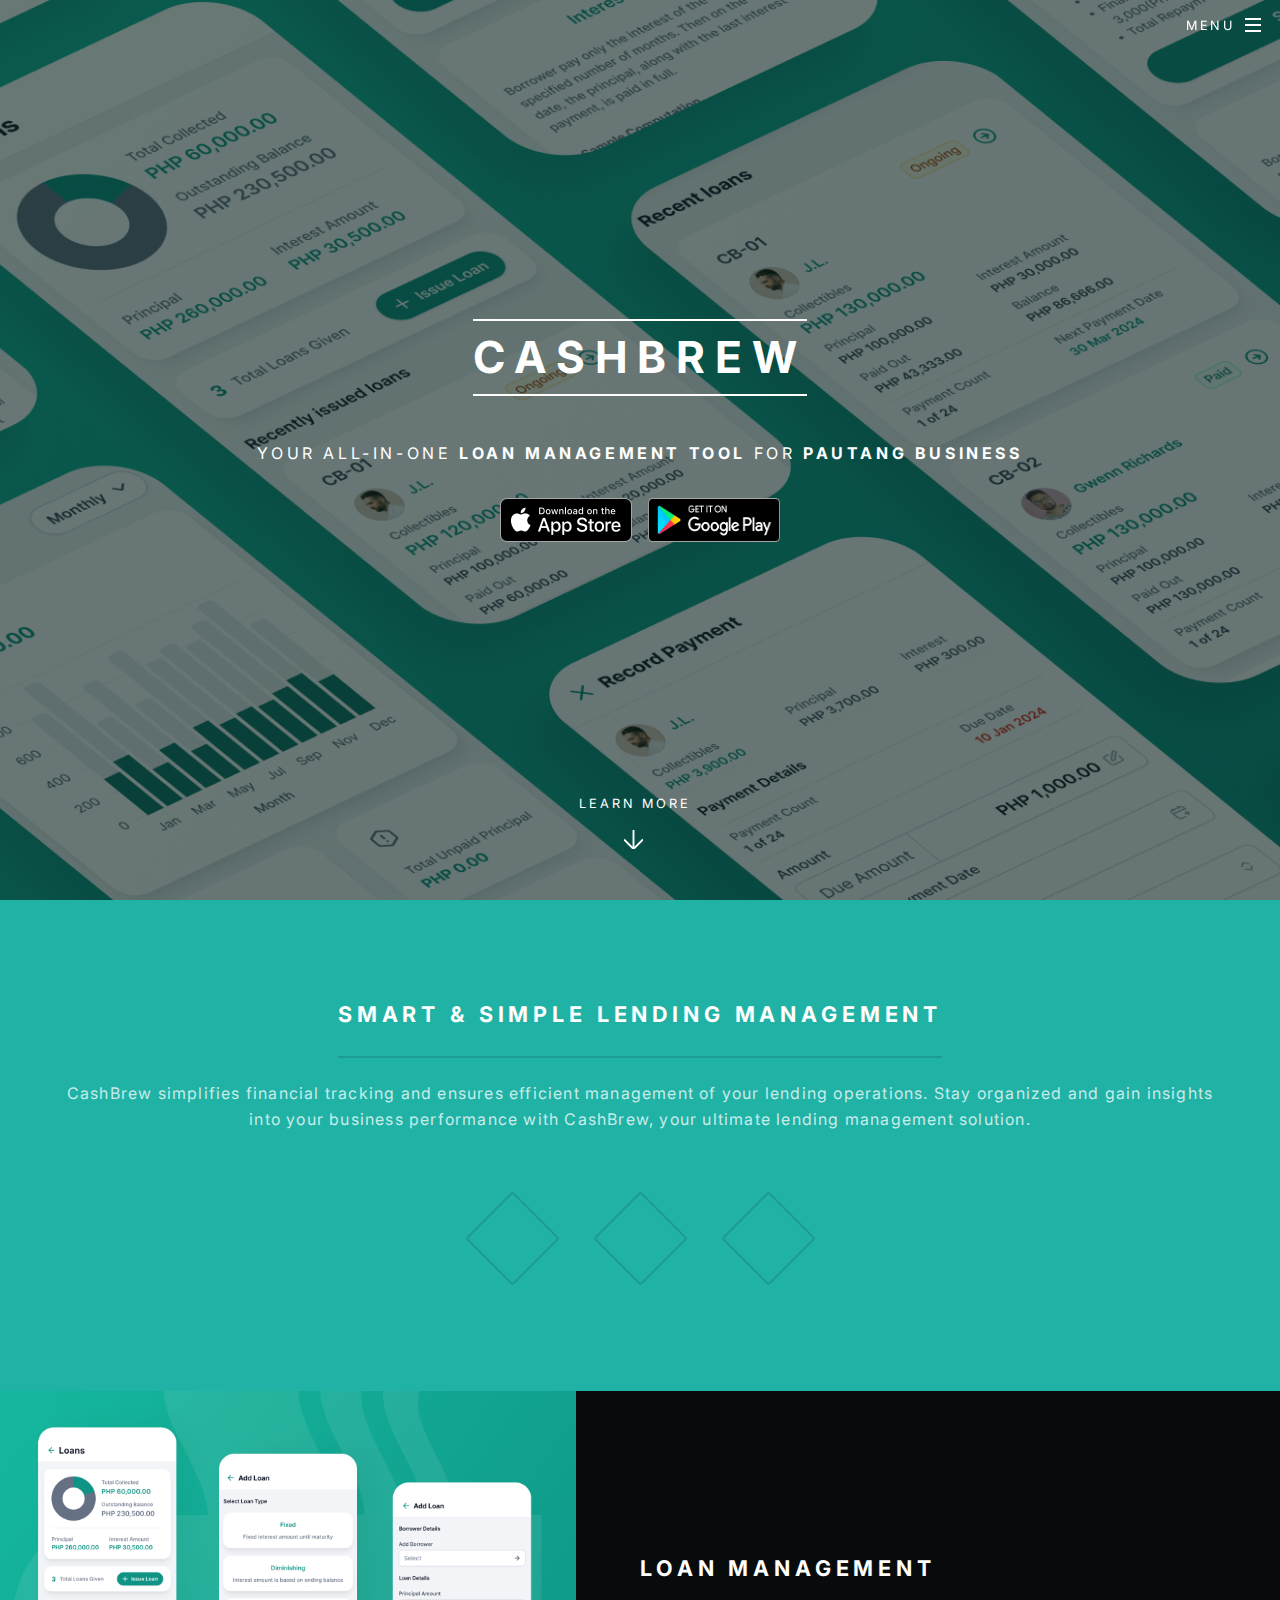
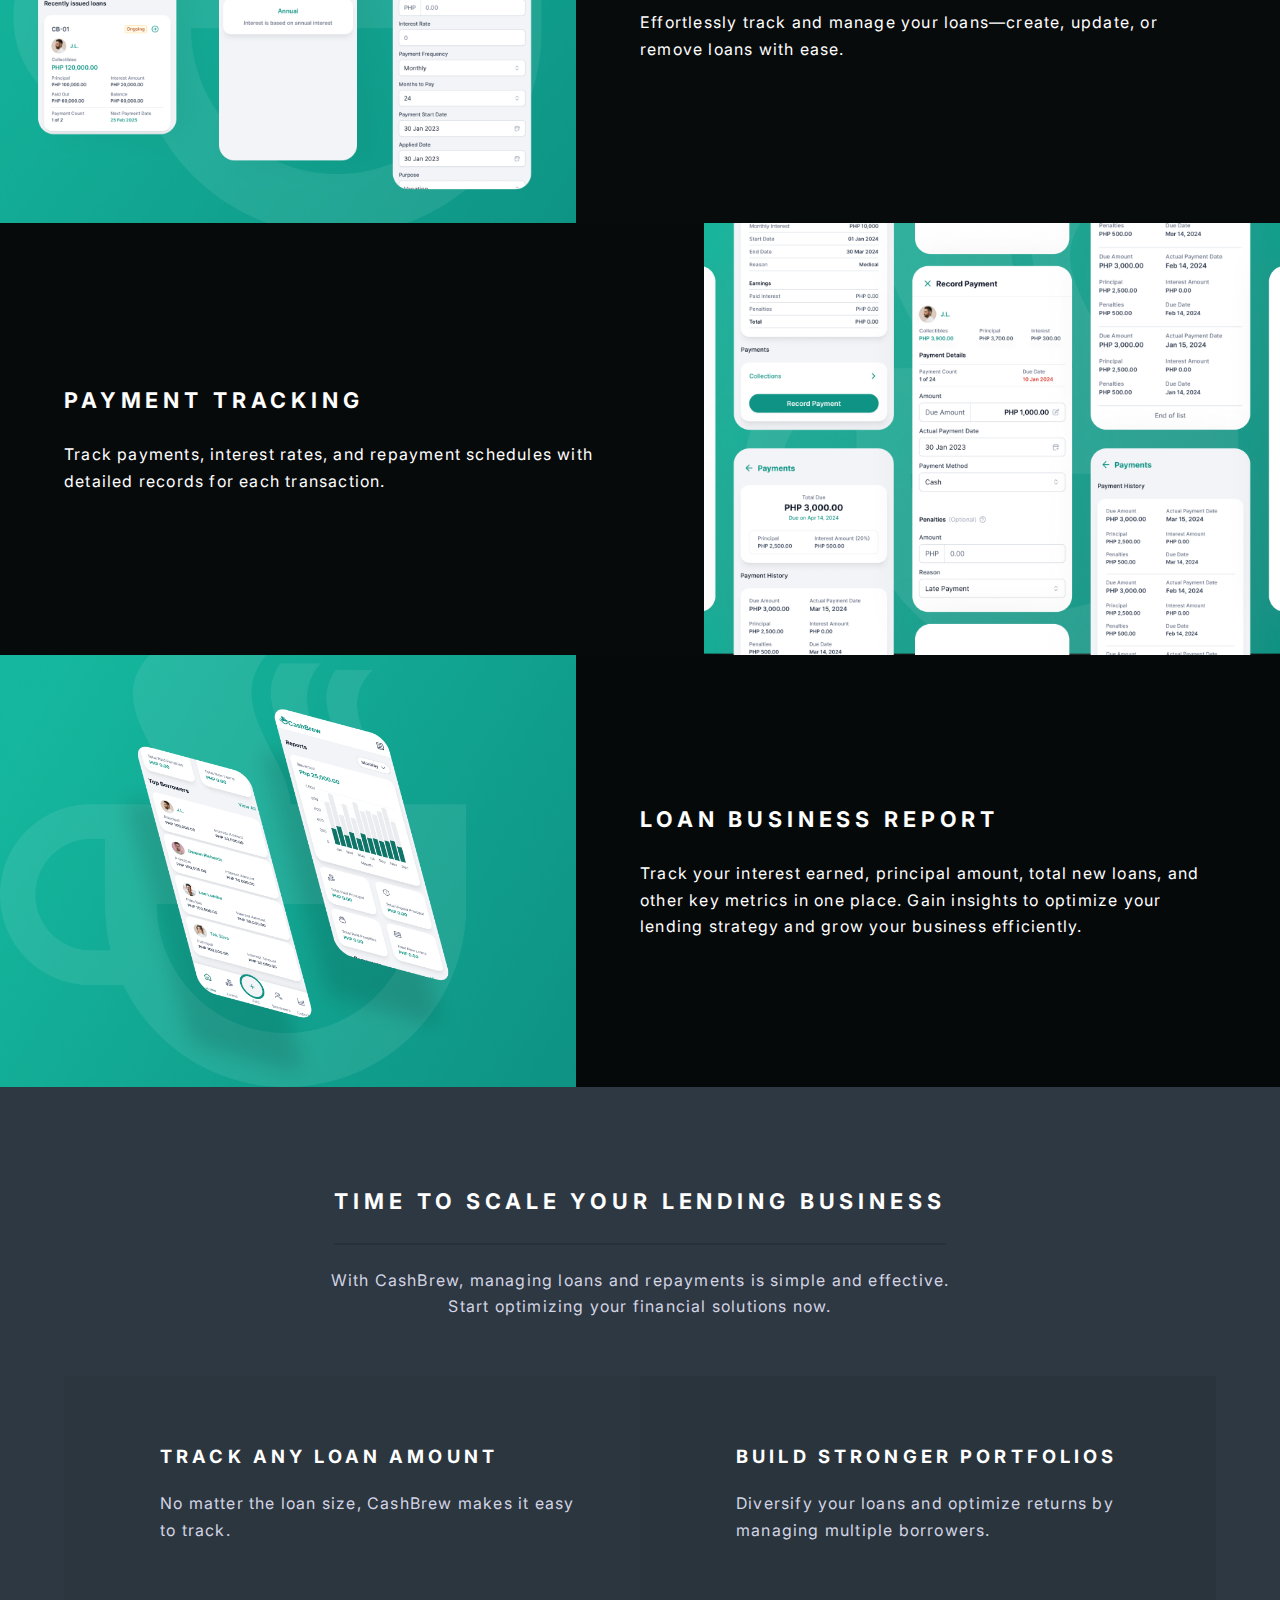
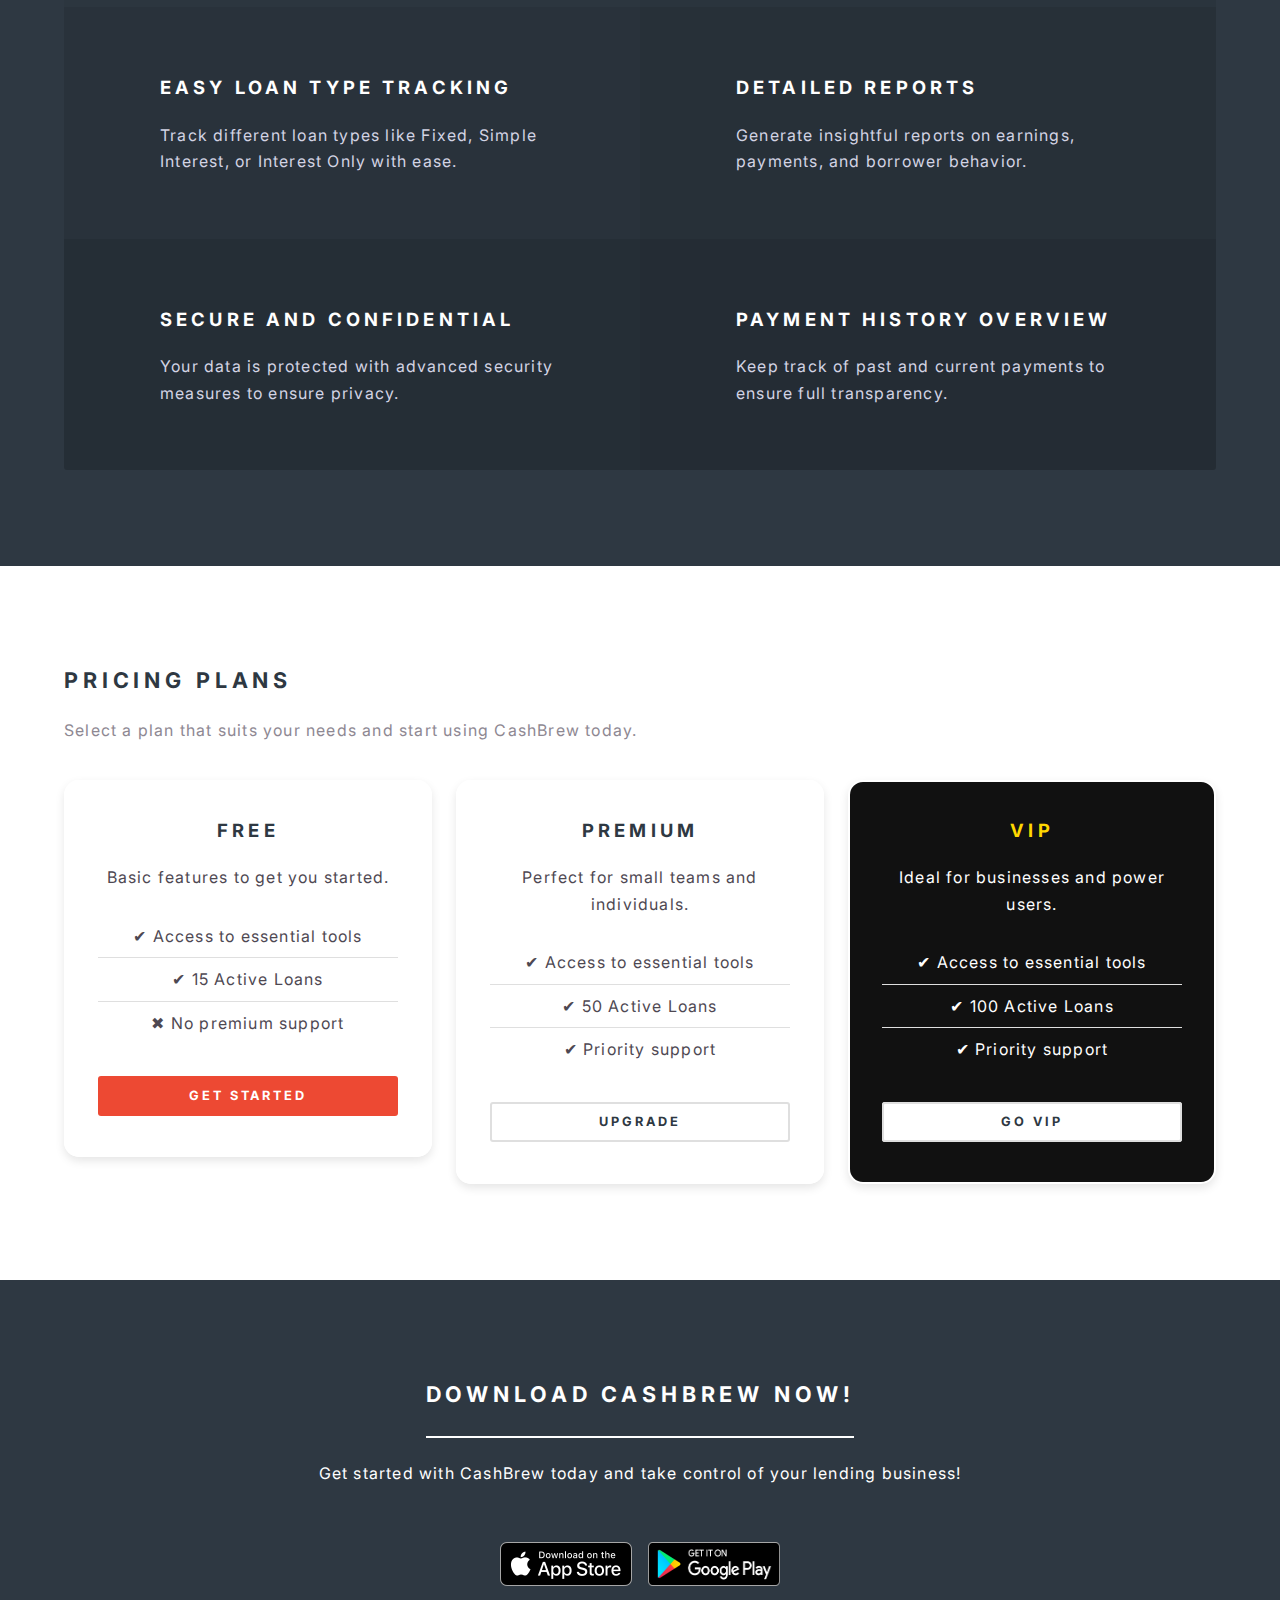
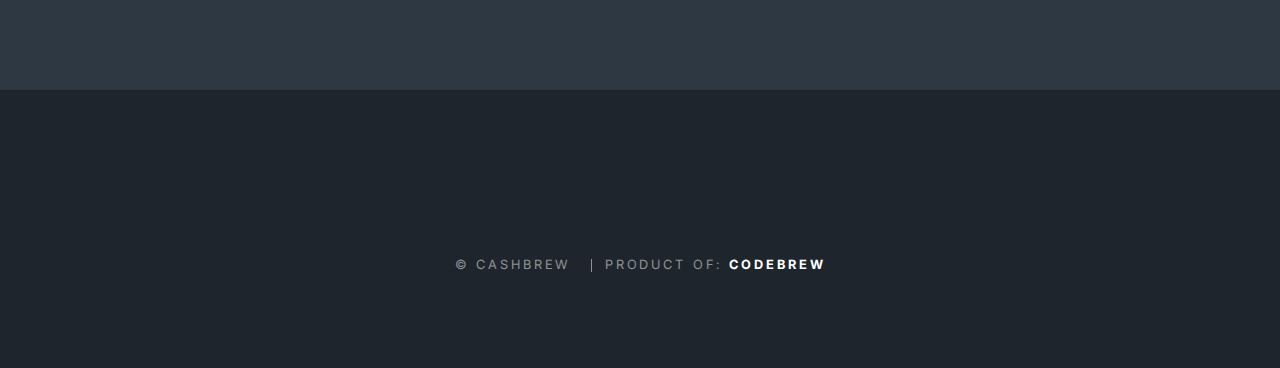
==== commit c8c091a8: "Updated Images" ====
--- a/index.html
+++ b/index.html
@@ -113,23 +113,38 @@
             </div>
             <a href="#two" class="more scrolly">Learn More</a>
          </section>
+
+         <section id="one" class="wrapper style1 special">
+            <div class="inner">
+               <header class="major">
+                  <h2>Smart & Simple Lending Management</h2>
+                  <p>CashBrew simplifies financial tracking and ensures efficient management of your lending operations. Stay organized and gain insights into your business performance with CashBrew, your ultimate lending management solution.</p>
+               </header>
+               <ul class="icons major">
+                  <li><span class="icon fa-gem major style1"><span class="label">Lorem</span></span></li>
+                  <li><span class="icon fa-heart major style2"><span class="label">Ipsum</span></span></li>
+                  <li><span class="icon solid fa-code major style3"><span class="label">Dolor</span></span></li>
+               </ul>
+            </div>
+         </section>
+
          <section id="two" class="wrapper alt style2">
             <section class="spotlight">
-               <div class="image"><img src="images/loan-management.jpg" alt="Loan Management" /></div>
+               <div class="image"><img src="images/loan-management.png" alt="Loan Management" /></div>
                <div class="content">
                   <h2>Loan Management</h2>
                   <p>Effortlessly track and manage your loans—create, update, or remove loans with ease.</p>
                </div>
             </section>
             <section class="spotlight">
-               <div class="image"><img src="images/payment-tracking.jpg" alt="Payment Tracking" /></div>
+               <div class="image"><img src="images/payment-tracking.png" alt="Payment Tracking" /></div>
                <div class="content">
                 <h2>Payment Tracking</h2>
                 <p>Track payments, interest rates, and repayment schedules with detailed records for each transaction.</p>
                </div>
             </section>
             <section class="spotlight">
-               <div class="image"><img src="images/loan-business-report.jpg" alt=" Loan Business Report" /></div>
+               <div class="image"><img src="images/loan-business-report.png" alt=" Loan Business Report" /></div>
                <div class="content">
                   <h2>Loan Business Report</h2>
                   <p>Track your interest earned, principal amount, total new loans, and other key metrics in one place. Gain insights to optimize your lending strategy and grow your business efficiently.</p>
--- a/assets/css/main.css
+++ b/assets/css/main.css
@@ -1,5 +1,20 @@
 @import url(https://fonts.googleapis.com/css?family=Open+Sans:400,400italic,600,600italic,800,800italic);
 @import url(https://cdnjs.cloudflare.com/ajax/libs/font-awesome/6.5.1/css/all.min.css);
+
+@font-face {
+  font-family: 'Inter';
+  src: url('./../Inter/static/Inter_18pt-Regular.ttf') format('truetype');
+  font-weight: 400;
+  font-style: normal;
+}
+
+@font-face {
+  font-family: 'Inter';
+  src: url('./../Inter/static/Inter_18pt-Bold.ttf') format('truetype');
+  font-weight: 700;
+  font-style: normal;
+}
+
 a,
 mark {
   color: inherit;
@@ -252,7 +267,7 @@
 select,
 textarea {
   color: #fff;
-  font-family: 'Open Sans', Helvetica, sans-serif;
+  font-family: 'Inter', sans-serif;
   font-size: 15pt;
   font-weight: 400;
   letter-spacing: 0.075em;
@@ -2116,11 +2131,14 @@
 .wrapper.style3 input[type='submit']:active {
   background-color: rgba(255, 255, 255, 0.2);
 }
+/* .wrapper.style2 {
+  background-color: #2e3842;
+} */
 .wrapper.style2 {
+  background-color: #000000c9;
+}
+.wrapper.style3 {
   background-color: #2e3842;
-}
-.wrapper.style3 {
-  background-color: #505393;
   color: #d3d4e4;
 }
 .wrapper.style3 header p {
@@ -2451,9 +2469,9 @@
 body.is-mobile.landing #banner,
 body.is-mobile.landing .wrapper.style4,
 body.landing #page-wrapper {
-  background-image: -moz-linear-gradient(top, rgba(0, 0, 0, 0.5), rgba(0, 0, 0, 0.5)), url('../../images/banner.jpg');
-  background-image: -webkit-linear-gradient(top, rgba(0, 0, 0, 0.5), rgba(0, 0, 0, 0.5)), url('../../images/banner.jpg');
-  background-image: -ms-linear-gradient(top, rgba(0, 0, 0, 0.5), rgba(0, 0, 0, 0.5)), url('../../images/banner.jpg');
+  background-image: -moz-linear-gradient(top, rgba(0, 0, 0, 0.5), rgba(0, 0, 0, 0.5)), url('../../images/banner.png');
+  background-image: -webkit-linear-gradient(top, rgba(0, 0, 0, 0.5), rgba(0, 0, 0, 0.5)), url('../../images/banner.png');
+  background-image: -ms-linear-gradient(top, rgba(0, 0, 0, 0.5), rgba(0, 0, 0, 0.5)), url('../../images/banner.png');
   background-position: center center;
   background-repeat: no-repeat;
   background-size: cover;
@@ -2575,7 +2593,7 @@
 }
 #main > header {
   padding: 12em 0 10em;
-  background-image: linear-gradient(top, rgba(0, 0, 0, 0.5), rgba(0, 0, 0, 0.5)), url('../../images/banner.jpg');
+  background-image: linear-gradient(top, rgba(0, 0, 0, 0.5), rgba(0, 0, 0, 0.5)), url('../../images/banner.png');
   background-attachment: fixed;
   text-align: center;
 }
@@ -2985,7 +3003,7 @@
   }
 }
 body.landing #page-wrapper {
-  background-image: linear-gradient(top, rgba(0, 0, 0, 0.5), rgba(0, 0, 0, 0.5)), url('../../images/banner.jpg');
+  background-image: linear-gradient(top, rgba(0, 0, 0, 0.5), rgba(0, 0, 0, 0.5)), url('../../images/banner.png');
   background-attachment: fixed;
   padding-top: 0;
 }
@@ -2994,7 +3012,7 @@
 }
 body.is-mobile.landing #banner,
 body.is-mobile.landing .wrapper.style4 {
-  background-image: linear-gradient(top, rgba(0, 0, 0, 0.5), rgba(0, 0, 0, 0.5)), url('../../images/banner.jpg');
+  background-image: linear-gradient(top, rgba(0, 0, 0, 0.5), rgba(0, 0, 0, 0.5)), url('../../images/banner.png');
 }
 
 /* Custom Styles for Pricing Section */
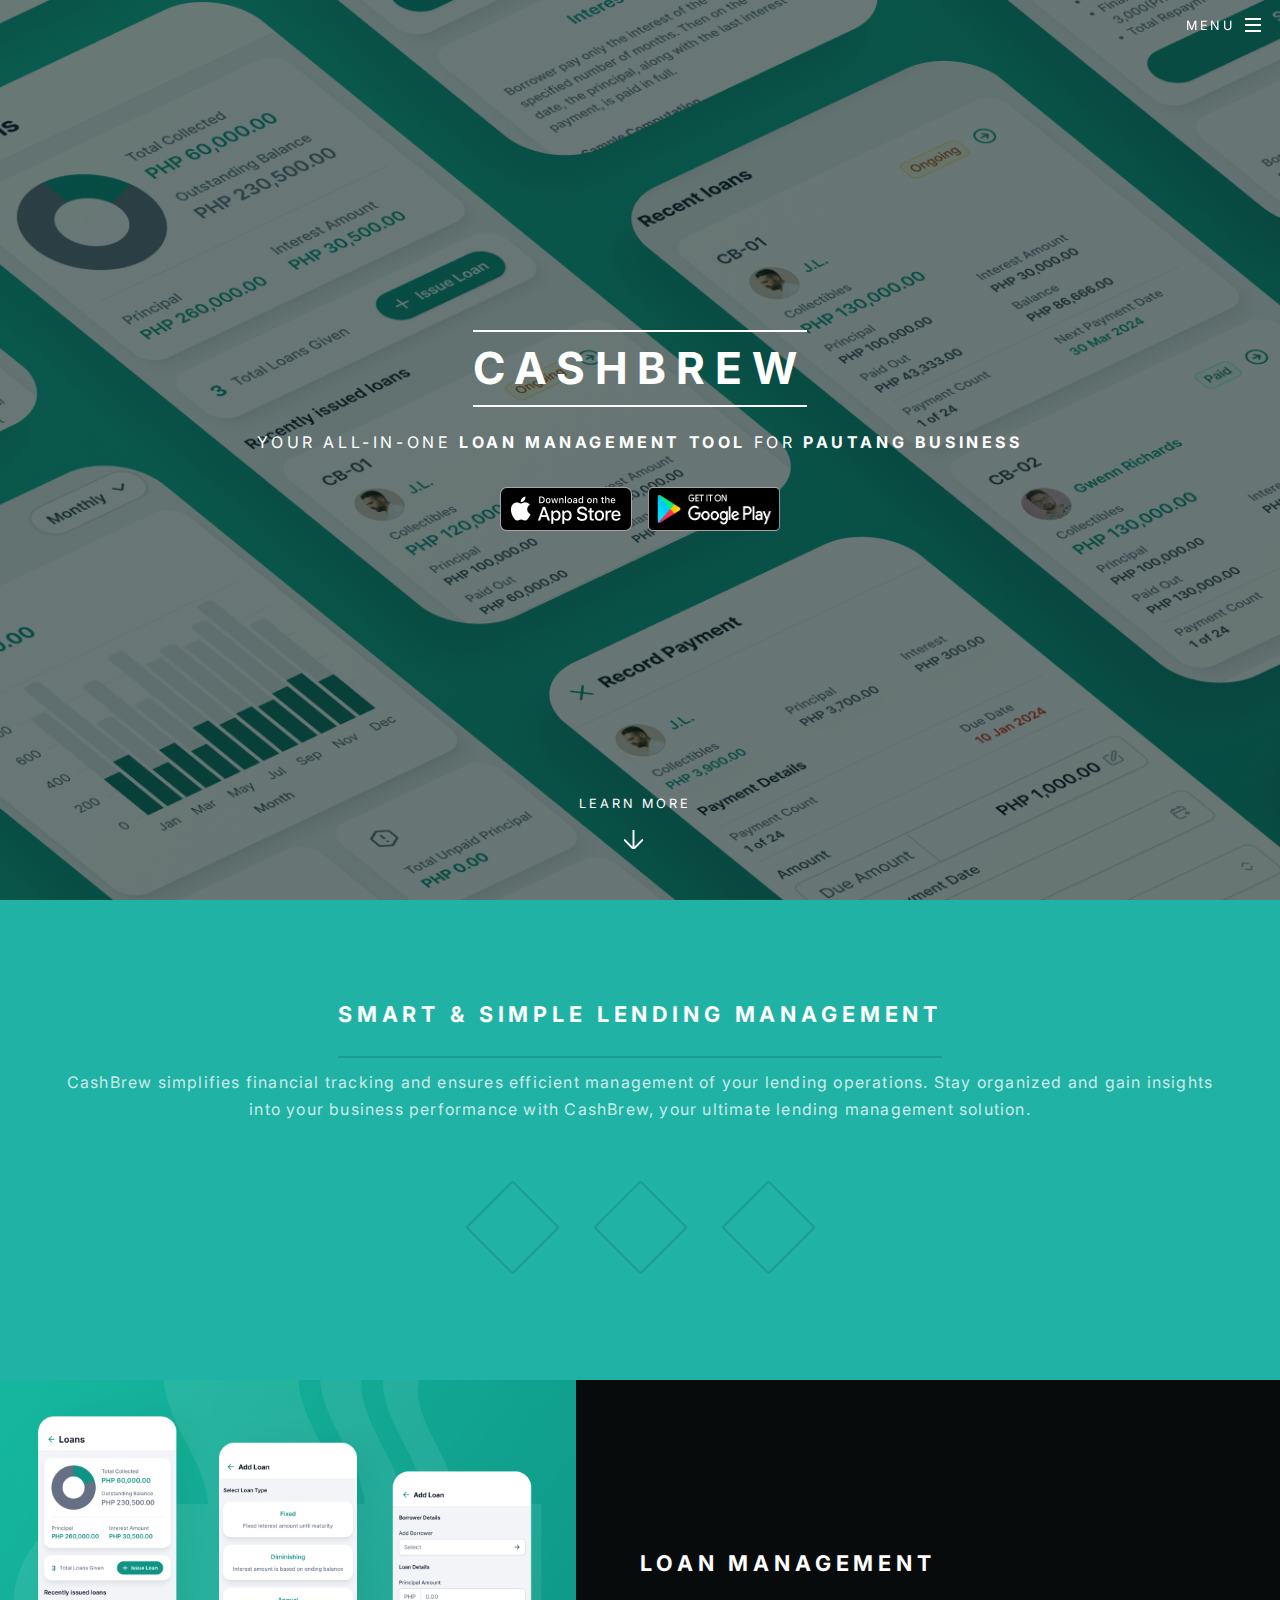
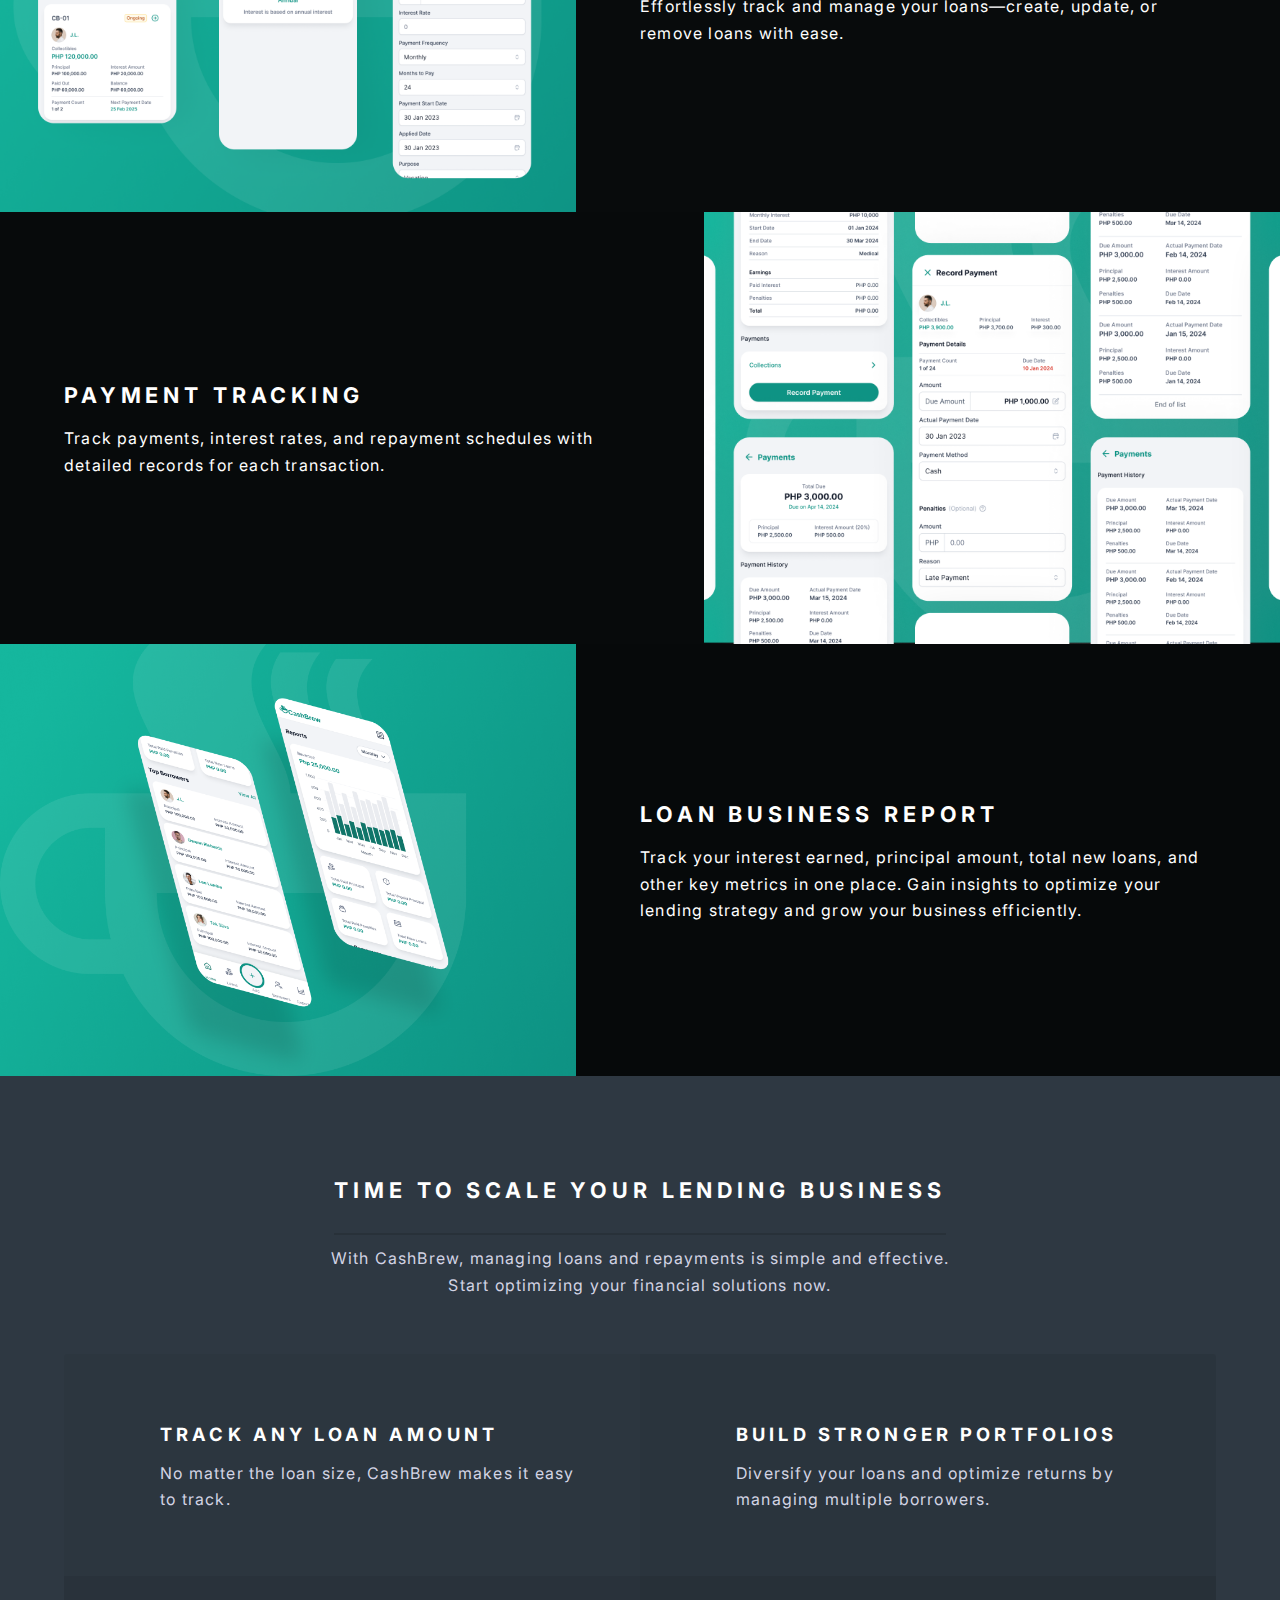
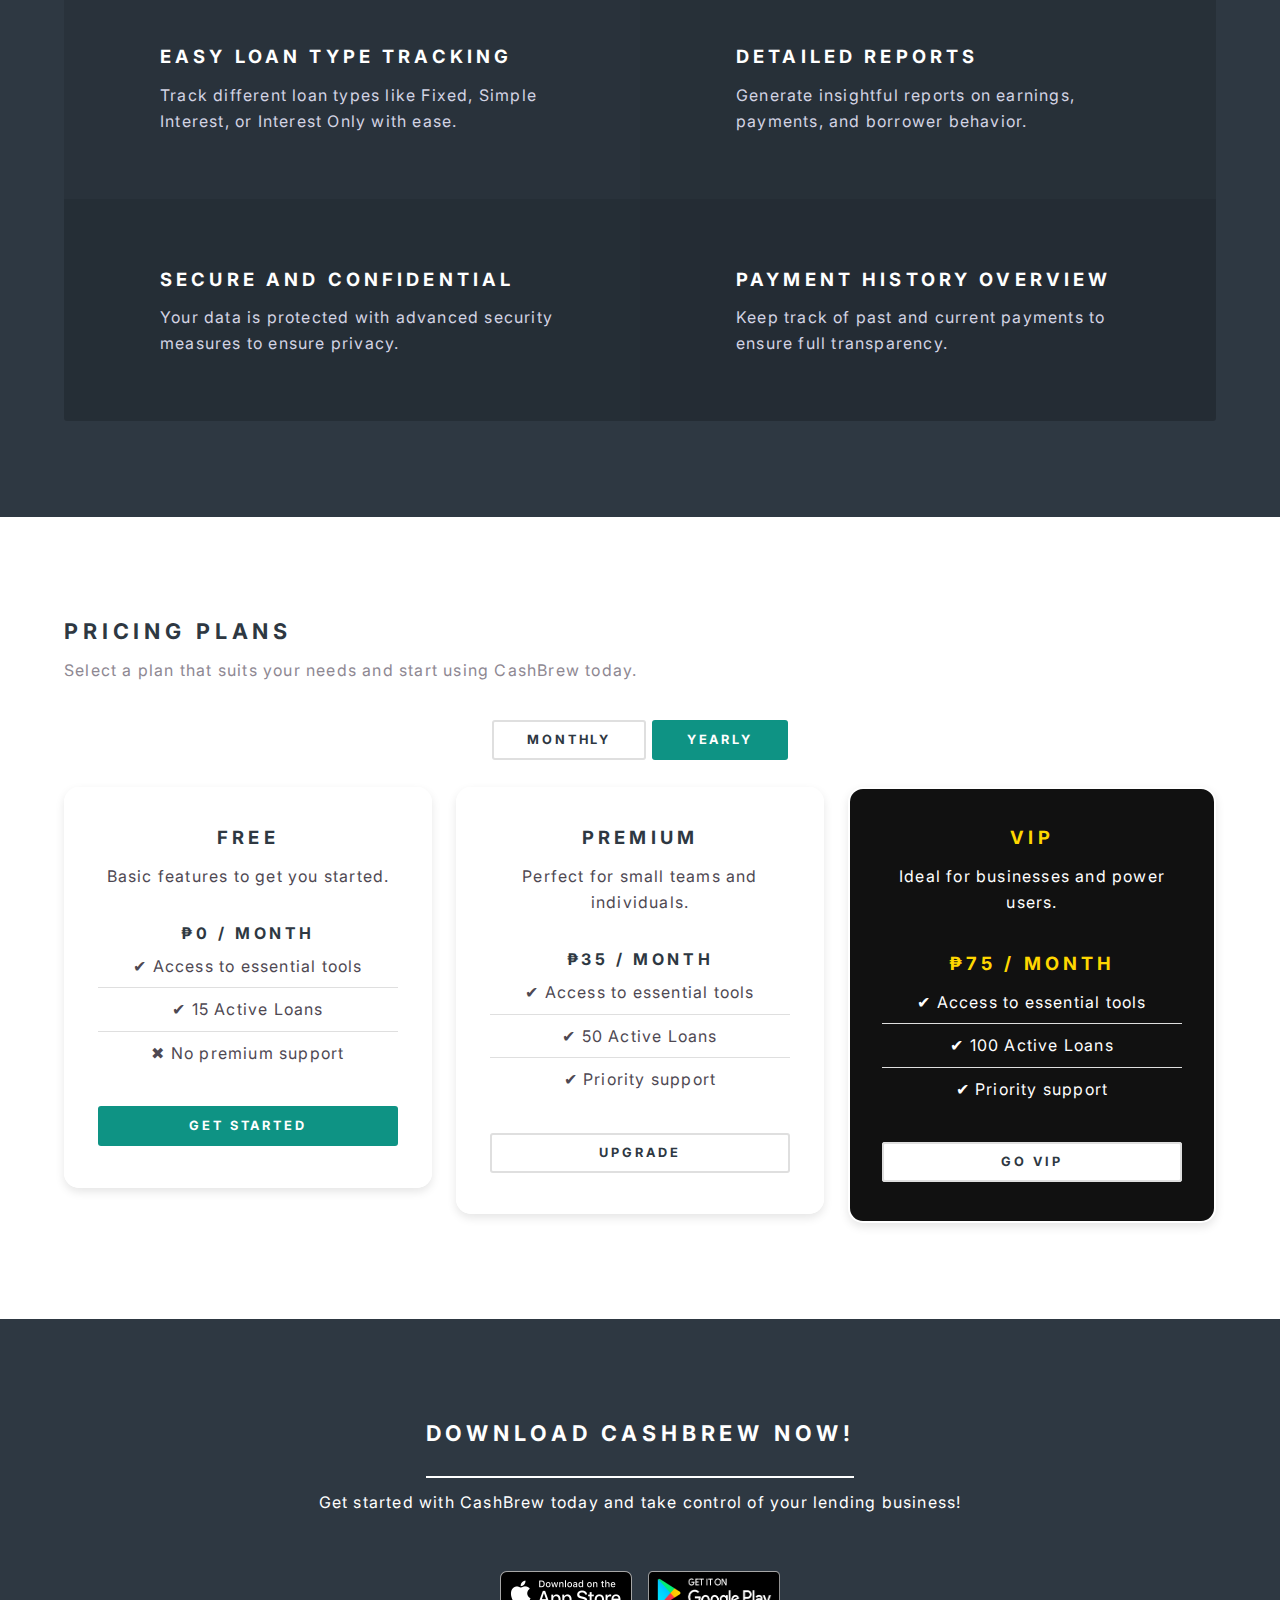
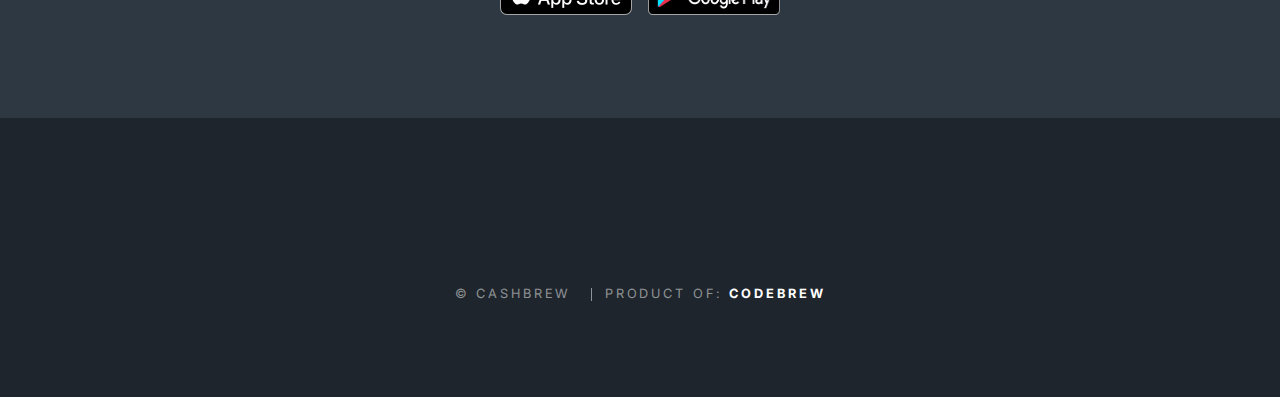
==== commit 7f147eb1: "Revised Website for buttons" ====
--- a/index.html
+++ b/index.html
@@ -3,10 +3,33 @@
    <head>
       <meta charset="utf-8" />
       <meta name="viewport" content="width=device-width, initial-scale=1, maximum-scale=5" />
-      <title>Pautang or Lending Business Tracker - CashBrew</title>
+      <title>Pautang Business Tracker - CashBrew</title>
       <link rel="canonical" href="https://www.cashbrew.app/" />
       <link rel="stylesheet" href="assets/css/main.css" />
 
+             <!-- CSS for Toggle Buttons -->
+             <style>
+               .pricing-toggle {
+                   text-align: center;
+                   margin-bottom: 20px;
+               }
+           
+               .toggle-btn {
+                   background: #ddd;
+                   border: none;
+                   padding: 10px 20px;
+                   cursor: pointer;
+                   font-size: 16px;
+                   margin: 5px;
+                   border-radius: 5px;
+               }
+           
+               .toggle-btn.active {
+                   background: #007bff;
+                   color: #fff;
+                   font-weight: bold;
+               }
+           </style>
       <!-- Google tag (gtag.js) -->
       <script async src="https://www.googletagmanager.com/gtag/js?id=G-QVX1HZ4N1T"></script>
       <script>
@@ -190,50 +213,94 @@
          </section>
          <section class="wrapper style5">
             <div class="inner">
-               <header>
-                  <h2>Pricing Plans</h2>
-                  <p>Select a plan that suits your needs and start using CashBrew today.</p>
-               </header>
-               <div class="row">
-                  <div class="col-4 col-12-medium">
-                     <section class="box pricing-box">
-                        <h3>Free</h3>
-                        <p>Basic features to get you started.</p>
-                        <ul class="alt">
-                           <li>✔ Access to essential tools</li>
-                           <li>✔ 15 Active Loans</li>
-                           <li>✖ No premium support</li>
-                        </ul>
-                        <a href="https://www.codebrew.co/" class="button primary fit">Get Started</a>
-                     </section>
-                  </div>
-                  <div class="col-4 col-12-medium">
-                     <section class="box pricing-box">
-                        <h3>Premium</h3>
-                        <p>Perfect for small teams and individuals.</p>
-                        <ul class="alt">
-                           <li>✔ Access to essential tools</li>
-                           <li>✔ 50 Active Loans</li>
-                           <li>✔ Priority support</li>
-                        </ul>
-                        <a href="https://www.codebrew.co/" class="button fit">Upgrade</a>
-                     </section>
-                  </div>
-                  <div class="col-4 col-12-medium">
-                     <section class="box pricing-box vip-box">
-                        <h3>VIP</h3>
-                        <p>Ideal for businesses and power users.</p>
-                        <ul class="alt">
-                           <li>✔ Access to essential tools</li>
-                           <li>✔ 100 Active Loans</li>
-                           <li>✔ Priority support</li>
-                        </ul>
-                        <a href="https://www.codebrew.co/" class="button fit">Go VIP</a>
-                     </section>
-                  </div>
-               </div>
-            </div>
-         </section>
+                <header>
+                    <h2>Pricing Plans</h2>
+                    <p>Select a plan that suits your needs and start using CashBrew today.</p>
+                </header>
+        
+                <!-- Toggle Buttons -->
+                <div class="pricing-toggle">
+                  <a id="monthly-btn" class="button secondary small">Monthly</a>
+                  <a id="yearly-btn" class="button primary small">Yearly</a>
+                  
+                </div>
+        
+                <div class="row">
+                    <div class="col-4 col-12-medium">
+                        <section class="box pricing-box">
+                            <h3>Free</h3>
+                            <p>Basic features to get you started.</p>
+                            <h4 class="price">₱0 / <span class="billing-cycle">month</span></h4>
+                            <ul class="alt">
+                                <li>✔ Access to essential tools</li>
+                                <li>✔ 15 Active Loans</li>
+                                <li>✖ No premium support</li>
+                            </ul>
+                            <a href="https://www.codebrew.co/" class="button primary fit">Get Started</a>
+                        </section>
+                    </div>
+                    <div class="col-4 col-12-medium">
+                        <section class="box pricing-box">
+                            <h3>Premium</h3>
+                            <p>Perfect for small teams and individuals.</p>
+                            <h4 class="price">₱35 / <span class="billing-cycle">month</span></h4>
+                            <ul class="alt">
+                                <li>✔ Access to essential tools</li>
+                                <li>✔ 50 Active Loans</li>
+                                <li>✔ Priority support</li>
+                            </ul>
+                            <a href="https://www.codebrew.co/" class="button fit">Upgrade</a>
+                        </section>
+                    </div>
+                    <div class="col-4 col-12-medium">
+                        <section class="box pricing-box vip-box">
+                            <h3>VIP</h3>
+                            <p>Ideal for businesses and power users.</p>
+                            <h3 class="price">₱75 / <span class="billing-cycle">month</span></h3>
+                            <ul class="alt">
+                                <li>✔ Access to essential tools</li>
+                                <li>✔ 100 Active Loans</li>
+                                <li>✔ Priority support</li>
+                            </ul>
+                            <a href="https://www.codebrew.co/" class="button fit">Go VIP</a>
+                        </section>
+                    </div>
+                </div>
+            </div>
+        </section>
+        
+        <!-- JavaScript for Pricing Toggle -->
+        <script>
+            document.getElementById('monthly-btn').addEventListener('click', function() {
+                updatePricing('monthly');
+            });
+        
+            document.getElementById('yearly-btn').addEventListener('click', function() {
+                updatePricing('yearly');
+            });
+        
+            function updatePricing(plan) {
+                const prices = document.querySelectorAll('.price');
+                const billingCycles = document.querySelectorAll('.billing-cycle');
+                
+                if (plan === 'yearly') {
+                    prices[0].innerHTML = '₱0 / <span class="billing-cycle">year</span>'; // Free stays at 0
+                    prices[1].innerHTML = '₱350 / <span class="billing-cycle">year</span>'; // Premium
+                    prices[2].innerHTML = '₱750 / <span class="billing-cycle">year</span>'; // VIP
+                } else {
+                    prices[0].innerHTML = '₱0 / <span class="billing-cycle">month</span>';
+                    prices[1].innerHTML = '₱35 / <span class="billing-cycle">month</span>';
+                    prices[2].innerHTML = '₱75 / <span class="billing-cycle">month</span>';
+                }
+        
+                // Toggle active class for buttons
+                document.getElementById('monthly-btn').classList.toggle('active', plan === 'monthly');
+                document.getElementById('yearly-btn').classList.toggle('active', plan === 'yearly');
+            }
+        </script>
+        
+ 
+        
          <section id="download" class="wrapper style4 special">
             <div class="inner">
                <header class="major">
--- a/assets/css/main.css
+++ b/assets/css/main.css
@@ -302,7 +302,7 @@
   font-weight: 800;
   letter-spacing: 0.225em;
   line-height: 1em;
-  margin: 0 0 1em;
+  margin: 0 0 0.5em;
   text-transform: uppercase;
 }
 label,
@@ -1811,7 +1811,7 @@
 input[type='button'].primary,
 input[type='reset'].primary,
 input[type='submit'].primary {
-  background-color: #ed4933;
+  background-color: #0e9384;
   box-shadow: none !important;
   color: #fff !important;
 }
@@ -1820,7 +1820,7 @@
 input[type='button'].primary:hover,
 input[type='reset'].primary:hover,
 input[type='submit'].primary:hover {
-  background-color: #ef5e4a !important;
+  background-color: #13af9a !important;
 }
 .button.primary:active,
 button.primary:active,
